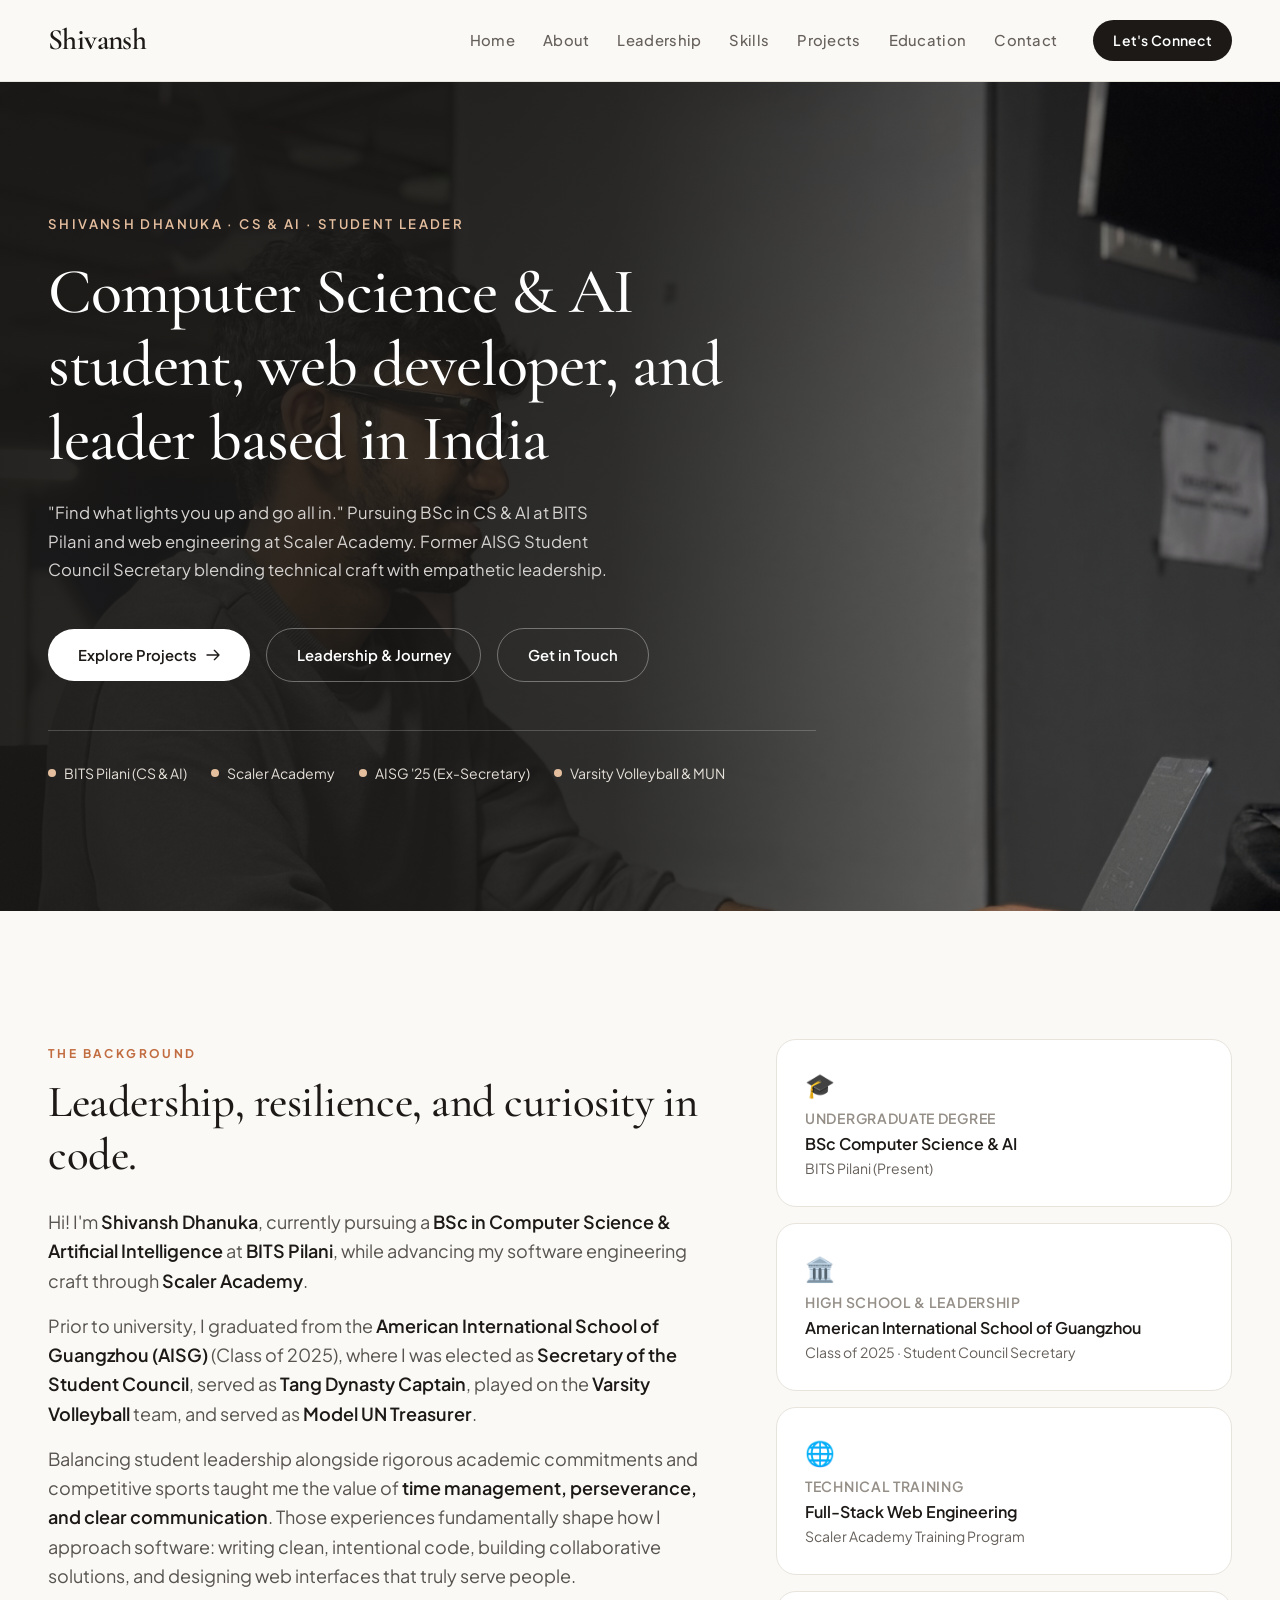
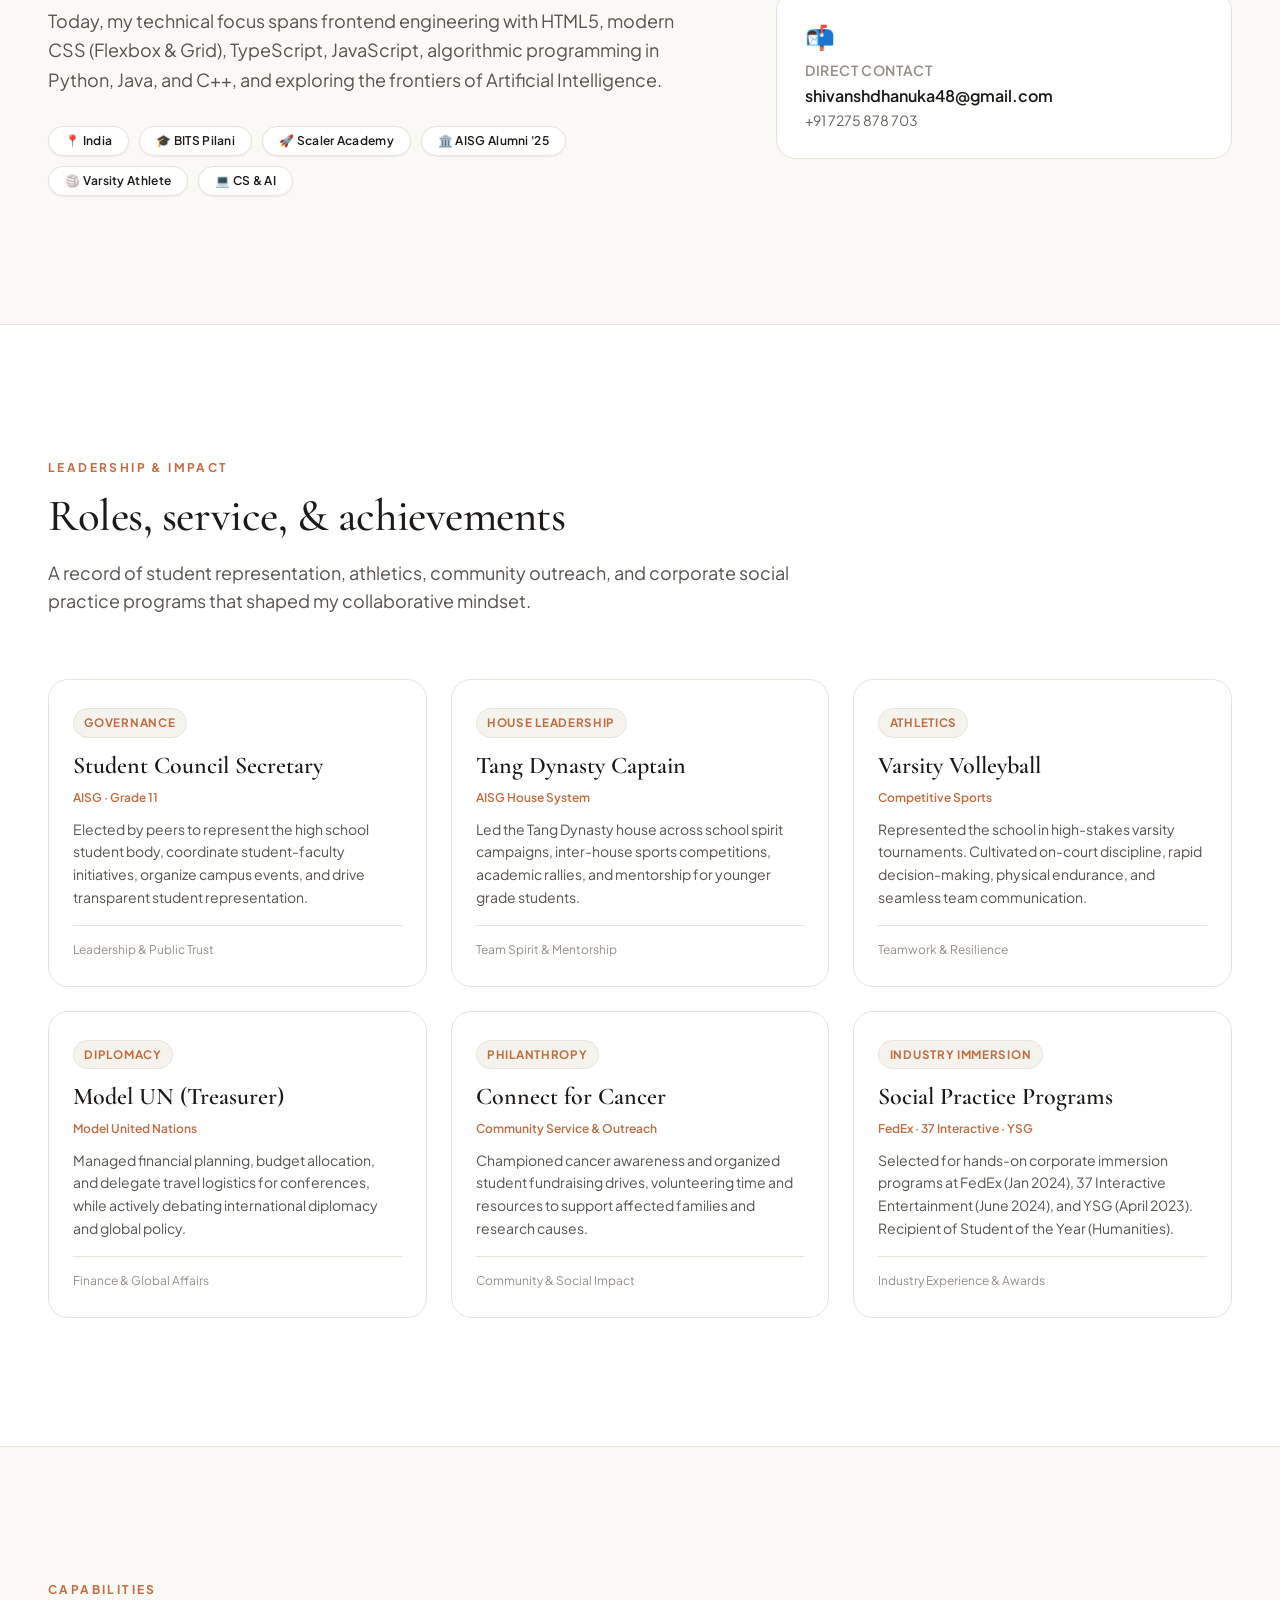
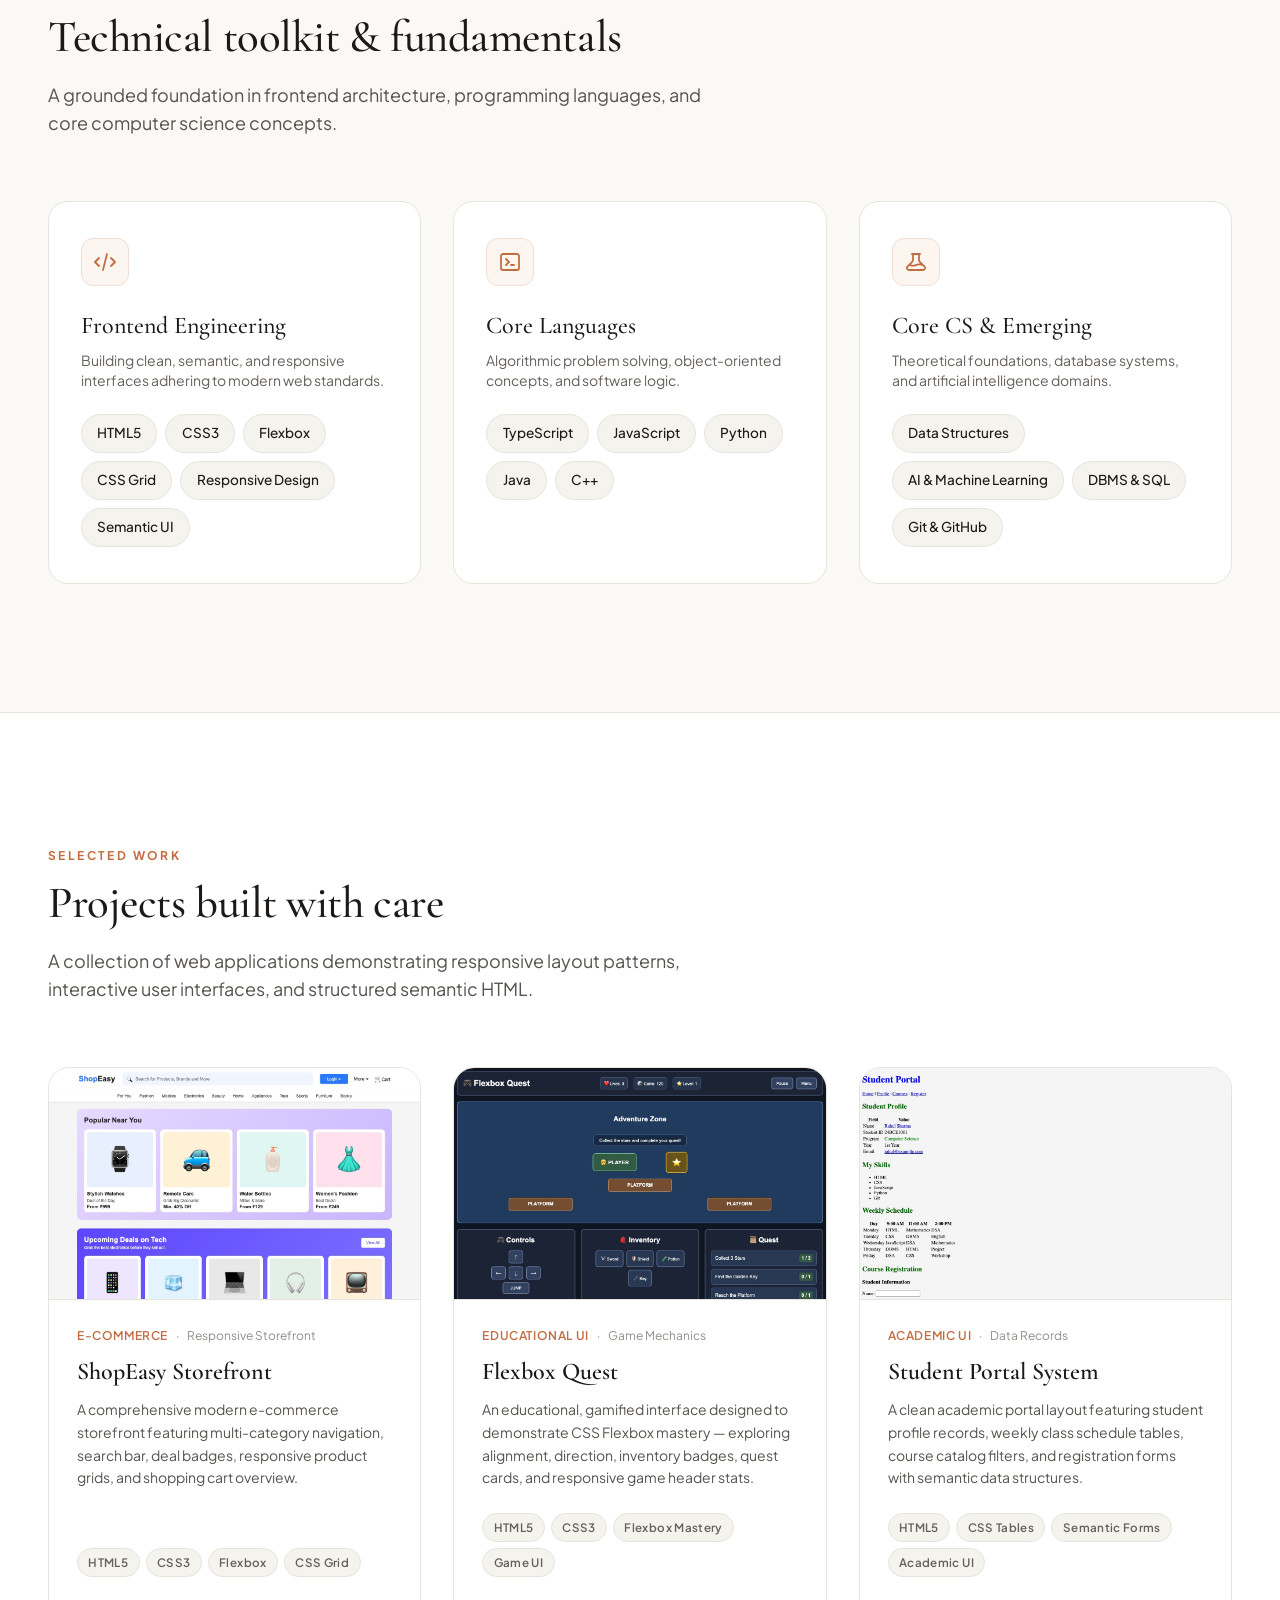
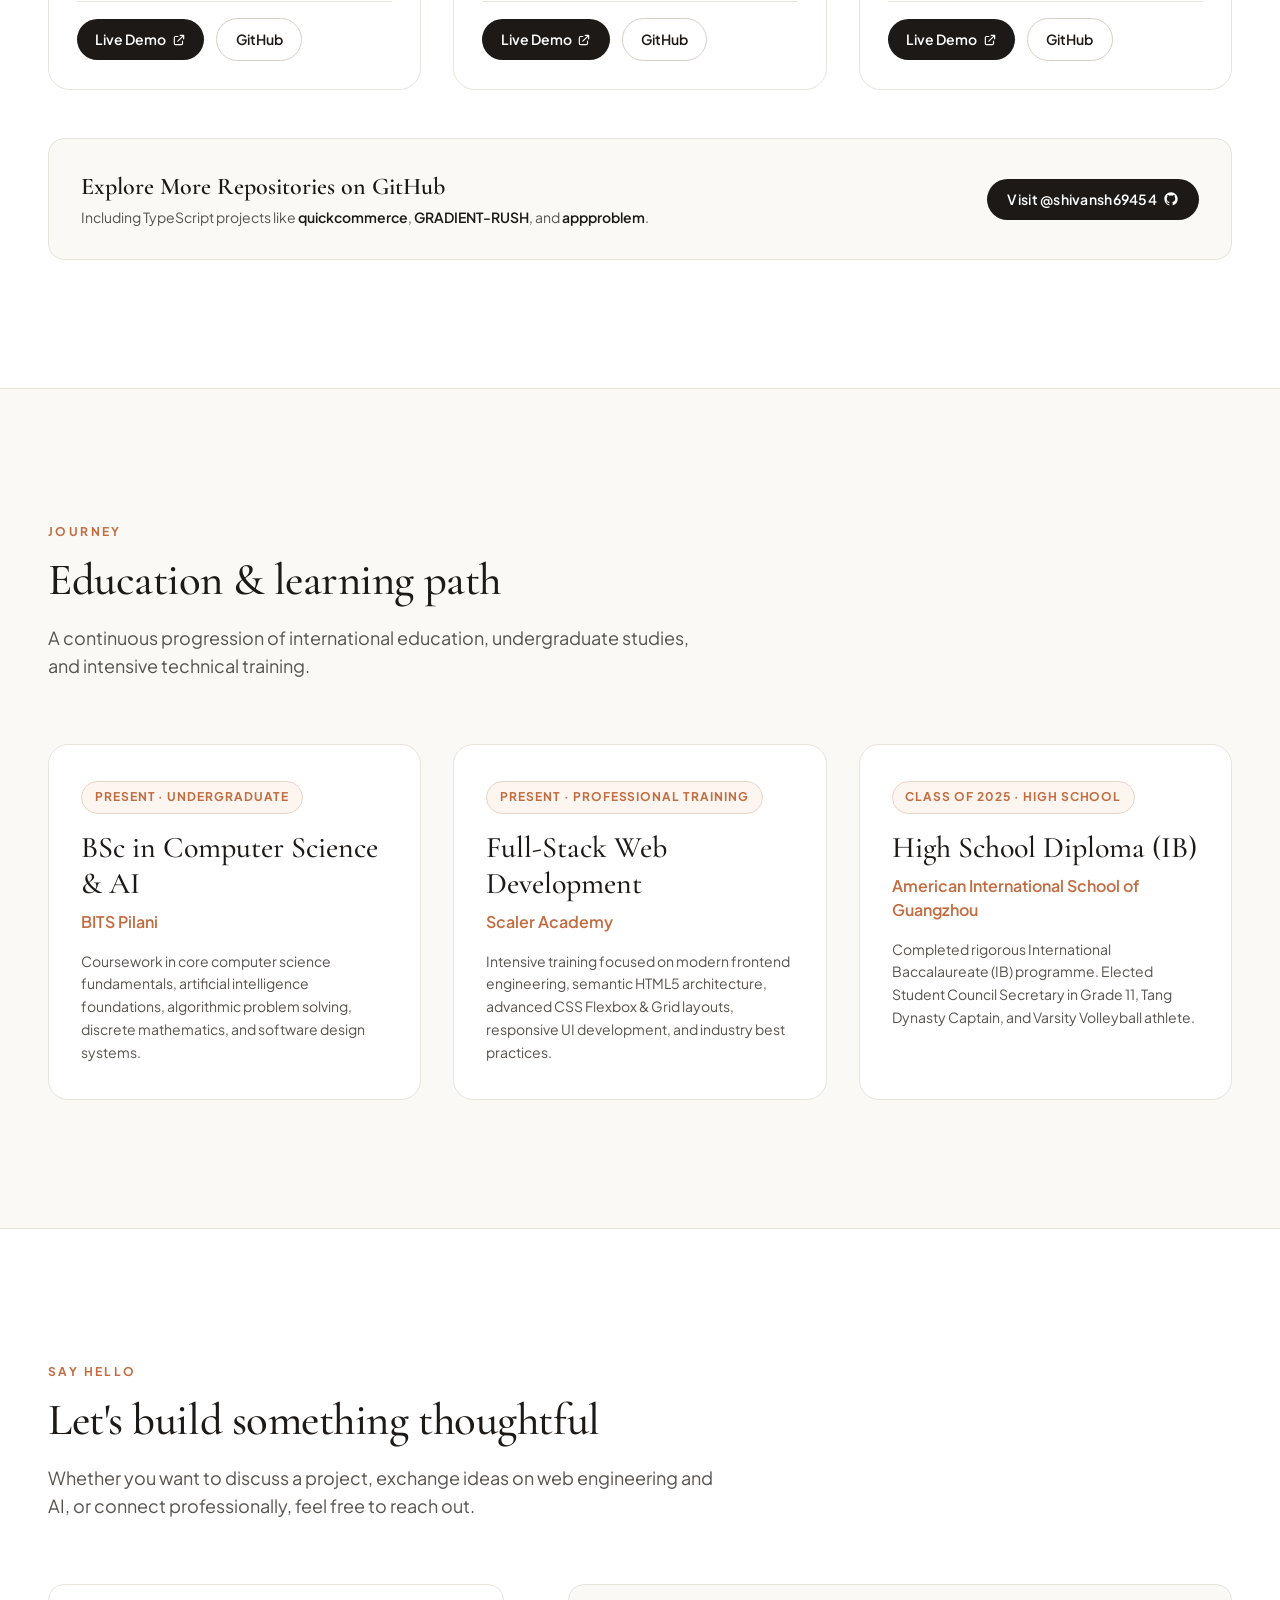
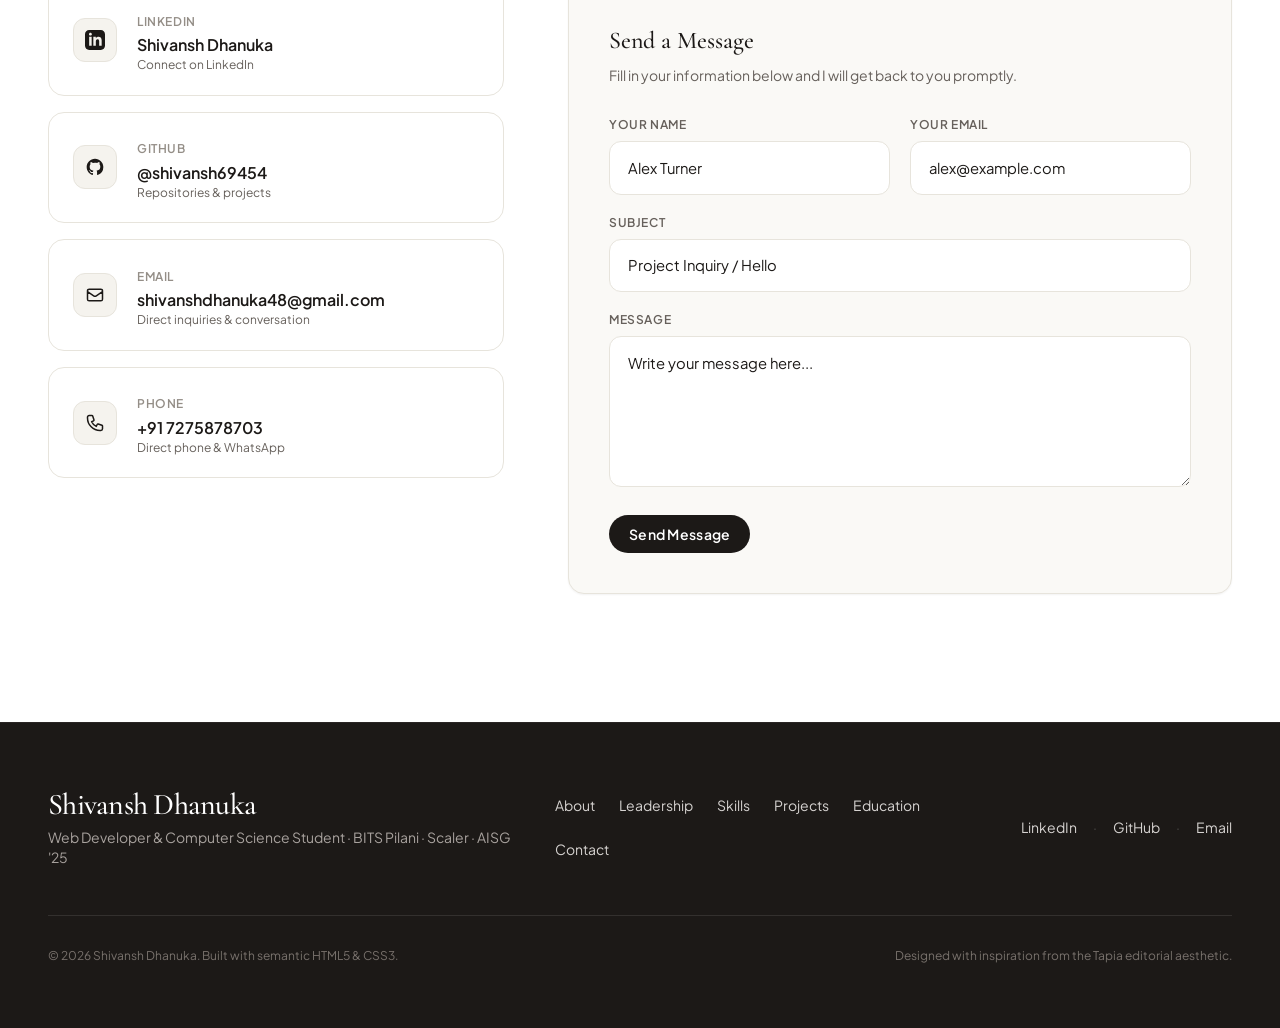
==== index.html @ a266d0af "Add portfolio website - index.html and style.css" ====
<!DOCTYPE html>
<html lang="en" class="scroll-smooth">

<head>
    <meta charset="UTF-8">
    <meta name="viewport" content="width=device-width, initial-scale=1.0">
    <title>Shivansh Dhanuka — Web Developer, CS &amp; AI Student, Student Leader</title>
    <meta name="description" content="Personal portfolio of Shivansh Dhanuka, Computer Science &amp; AI undergraduate at BITS Pilani, web developer at Scaler Academy, and former Student Council Secretary at AISG.">

    <!-- Google Fonts: Cormorant Garamond (Editorial Serif) & Plus Jakarta Sans (Clean Modern Sans) -->
    <link rel="preconnect" href="https://fonts.googleapis.com">
    <link rel="preconnect" href="https://fonts.gstatic.com" crossorigin>
    <link href="https://fonts.googleapis.com/css2?family=Cormorant+Garamond:ital,wght@0,400;0,500;0,600;0,700;1,400&family=Plus+Jakarta+Sans:wght@300;400;500;600;700&display=swap" rel="stylesheet">

    <!-- Main Stylesheet (Tailwind CSS Engine + Handcrafted CSS) -->
    <link rel="stylesheet" href="style.css">
</head>

<body class="bg-[#faf9f6] text-[#1c1917] antialiased">

    <!-- ========================================
         Navigation Bar
         ======================================== -->
    <header class="site-header">
        <nav class="max-w-7xl mx-auto px-6 sm:px-8 lg:px-12 py-4 flex items-center justify-between flex-wrap">
            <!-- Brand Logo -->
            <a href="#home" class="brand-logo" id="nav-brand">
                Shivansh
            </a>

            <!-- Pure CSS Mobile Menu Checkbox Toggle -->
            <input type="checkbox" id="nav-toggle" class="sr-only" aria-label="Toggle navigation menu">
            <label for="nav-toggle" class="md:hidden flex flex-col justify-center items-center w-10 h-10 cursor-pointer rounded-lg border border-[#e7e4dc] bg-white text-[#1c1917] hover:bg-[#f5f3ee] transition-colors" aria-label="Open menu">
                <span class="block w-5 h-0.5 bg-[#1c1917] mb-1 transition-transform"></span>
                <span class="block w-5 h-0.5 bg-[#1c1917] mb-1 transition-opacity"></span>
                <span class="block w-5 h-0.5 bg-[#1c1917] transition-transform"></span>
            </label>

            <!-- Navigation Links -->
            <div class="nav-menu-wrapper w-full md:w-auto flex flex-col md:flex-row items-center gap-6 md:gap-7 mt-4 md:mt-0">
                <a href="#home" class="nav-link">Home</a>
                <a href="#about" class="nav-link">About</a>
                <a href="#leadership" class="nav-link">Leadership</a>
                <a href="#skills" class="nav-link">Skills</a>
                <a href="#projects" class="nav-link">Projects</a>
                <a href="#education" class="nav-link">Education</a>
                <a href="#contact" class="nav-link">Contact</a>
                <a href="#contact" class="nav-cta-btn ml-0 md:ml-2">Let's Connect</a>
            </div>
        </nav>
    </header>

    <main id="main-content">

        <!-- ========================================
             Hero Section (Inspired by Tapia Editorial Template)
             ======================================== -->
        <section id="home" class="hero-banner relative flex items-center">
            <!-- Personal Photo Background -->
            <img src="HACKATHON 1 IMG.jpg" alt="Shivansh Dhanuka working on a laptop at a hackathon" class="hero-bg-img">

            <!-- Warm Editorial Contrast Overlay -->
            <div class="hero-overlay"></div>

            <!-- Hero Text Content -->
            <div class="relative z-10 max-w-7xl mx-auto px-6 sm:px-8 lg:px-12 py-24 sm:py-32 w-full">
                <div class="max-w-3xl animate-fade-up">
                    <span class="hero-tag">
                        Shivansh Dhanuka · CS &amp; AI · Student Leader
                    </span>

                    <h1 class="hero-headline">
                        Computer Science &amp; AI student, web developer, and leader based in India
                    </h1>

                    <p class="hero-description">
                        "Find what lights you up and go all in." Pursuing BSc in CS &amp; AI at BITS Pilani and web engineering at Scaler Academy. Former AISG Student Council Secretary blending technical craft with empathetic leadership.
                    </p>

                    <div class="flex flex-wrap items-center gap-4 pt-2">
                        <a href="#projects" class="btn-primary">
                            <span>Explore Projects</span>
                            <svg class="w-4 h-4" fill="none" stroke="currentColor" viewBox="0 0 24 24">
                                <path stroke-linecap="round" stroke-linejoin="round" stroke-width="2" d="M14 5l7 7m0 0l-7 7m7-7H3"></path>
                            </svg>
                        </a>
                        <a href="#leadership" class="btn-secondary">
                            <span>Leadership &amp; Journey</span>
                        </a>
                        <a href="#contact" class="btn-secondary">
                            <span>Get in Touch</span>
                        </a>
                    </div>

                    <!-- Quick Highlight Badges -->
                    <div class="mt-12 pt-8 border-t border-white/20 flex flex-wrap gap-6 text-sm text-[#e5e0d8]">
                        <div class="flex items-center gap-2">
                            <span class="w-2 h-2 rounded-full bg-[#e5be9e]"></span>
                            <span>BITS Pilani (CS &amp; AI)</span>
                        </div>
                        <div class="flex items-center gap-2">
                            <span class="w-2 h-2 rounded-full bg-[#e5be9e]"></span>
                            <span>Scaler Academy</span>
                        </div>
                        <div class="flex items-center gap-2">
                            <span class="w-2 h-2 rounded-full bg-[#e5be9e]"></span>
                            <span>AISG '25 (Ex-Secretary)</span>
                        </div>
                        <div class="flex items-center gap-2">
                            <span class="w-2 h-2 rounded-full bg-[#e5be9e]"></span>
                            <span>Varsity Volleyball &amp; MUN</span>
                        </div>
                    </div>
                </div>
            </div>
        </section>

        <!-- ========================================
             About Section
             ======================================== -->
        <section id="about" class="py-24 sm:py-32 bg-[#faf9f6] border-b border-[#e7e4dc]">
            <div class="max-w-7xl mx-auto px-6 sm:px-8 lg:px-12">
                <div class="grid grid-cols-1 lg:grid-cols-12 gap-12 lg:gap-16 items-start">
                    
                    <!-- Left: Narrative -->
                    <div class="lg:col-span-7">
                        <span class="section-label">The Background</span>
                        <h2 class="section-title mb-6">
                            Leadership, resilience, and curiosity in code.
                        </h2>
                        
                        <div class="space-y-4 text-base sm:text-lg text-[#57534e] leading-relaxed">
                            <p>
                                Hi! I'm <strong class="text-[#1c1917] font-semibold">Shivansh Dhanuka</strong>, currently pursuing a <strong class="text-[#1c1917] font-semibold">BSc in Computer Science &amp; Artificial Intelligence</strong> at <strong class="text-[#1c1917] font-semibold">BITS Pilani</strong>, while advancing my software engineering craft through <strong class="text-[#1c1917] font-semibold">Scaler Academy</strong>.
                            </p>
                            <p>
                                Prior to university, I graduated from the <strong class="text-[#1c1917] font-semibold">American International School of Guangzhou (AISG)</strong> (Class of 2025), where I was elected as <strong class="text-[#1c1917] font-semibold">Secretary of the Student Council</strong>, served as <strong class="text-[#1c1917] font-semibold">Tang Dynasty Captain</strong>, played on the <strong class="text-[#1c1917] font-semibold">Varsity Volleyball</strong> team, and served as <strong class="text-[#1c1917] font-semibold">Model UN Treasurer</strong>.
                            </p>
                            <p>
                                Balancing student leadership alongside rigorous academic commitments and competitive sports taught me the value of <strong class="text-[#1c1917] font-semibold">time management, perseverance, and clear communication</strong>. Those experiences fundamentally shape how I approach software: writing clean, intentional code, building collaborative solutions, and designing web interfaces that truly serve people.
                            </p>
                            <p>
                                Today, my technical focus spans frontend engineering with HTML5, modern CSS (Flexbox &amp; Grid), TypeScript, JavaScript, algorithmic programming in Python, Java, and C++, and exploring the frontiers of Artificial Intelligence.
                            </p>
                        </div>

                        <!-- Core Traits / Badges -->
                        <div class="mt-8 flex flex-wrap gap-2.5">
                            <span class="px-4 py-1.5 rounded-full text-xs font-semibold tracking-wide bg-[#ffffff] text-[#1c1917] border border-[#e7e4dc] shadow-xs">
                                📍 India
                            </span>
                            <span class="px-4 py-1.5 rounded-full text-xs font-semibold tracking-wide bg-[#ffffff] text-[#1c1917] border border-[#e7e4dc] shadow-xs">
                                🎓 BITS Pilani
                            </span>
                            <span class="px-4 py-1.5 rounded-full text-xs font-semibold tracking-wide bg-[#ffffff] text-[#1c1917] border border-[#e7e4dc] shadow-xs">
                                🚀 Scaler Academy
                            </span>
                            <span class="px-4 py-1.5 rounded-full text-xs font-semibold tracking-wide bg-[#ffffff] text-[#1c1917] border border-[#e7e4dc] shadow-xs">
                                🏛️ AISG Alumni '25
                            </span>
                            <span class="px-4 py-1.5 rounded-full text-xs font-semibold tracking-wide bg-[#ffffff] text-[#1c1917] border border-[#e7e4dc] shadow-xs">
                                🏐 Varsity Athlete
                            </span>
                            <span class="px-4 py-1.5 rounded-full text-xs font-semibold tracking-wide bg-[#ffffff] text-[#1c1917] border border-[#e7e4dc] shadow-xs">
                                💻 CS &amp; AI
                            </span>
                        </div>
                    </div>

                    <!-- Right: Quick Info Highlights Grid -->
                    <div class="lg:col-span-5 grid grid-cols-1 sm:grid-cols-2 lg:grid-cols-1 gap-4">
                        <div class="about-card">
                            <span class="text-2xl mb-2 block">🎓</span>
                            <h3 class="text-sm font-semibold uppercase tracking-wider text-[#948e87] mb-1">Undergraduate Degree</h3>
                            <p class="text-base font-semibold text-[#1c1917]">BSc Computer Science &amp; AI</p>
                            <p class="text-sm text-[#66605b] mt-0.5">BITS Pilani (Present)</p>
                        </div>

                        <div class="about-card">
                            <span class="text-2xl mb-2 block">🏛️</span>
                            <h3 class="text-sm font-semibold uppercase tracking-wider text-[#948e87] mb-1">High School &amp; Leadership</h3>
                            <p class="text-base font-semibold text-[#1c1917]">American International School of Guangzhou</p>
                            <p class="text-sm text-[#66605b] mt-0.5">Class of 2025 · Student Council Secretary</p>
                        </div>

                        <div class="about-card">
                            <span class="text-2xl mb-2 block">🌐</span>
                            <h3 class="text-sm font-semibold uppercase tracking-wider text-[#948e87] mb-1">Technical Training</h3>
                            <p class="text-base font-semibold text-[#1c1917]">Full-Stack Web Engineering</p>
                            <p class="text-sm text-[#66605b] mt-0.5">Scaler Academy Training Program</p>
                        </div>

                        <div class="about-card">
                            <span class="text-2xl mb-2 block">📬</span>
                            <h3 class="text-sm font-semibold uppercase tracking-wider text-[#948e87] mb-1">Direct Contact</h3>
                            <p class="text-base font-semibold text-[#1c1917]">
                                <a href="mailto:shivanshdhanuka48@gmail.com" class="hover:text-[#c26d41] transition-colors break-all">
                                    shivanshdhanuka48@gmail.com
                                </a>
                            </p>
                            <p class="text-sm text-[#66605b] mt-0.5">
                                <a href="tel:+917275878703" class="hover:text-[#c26d41] transition-colors">
                                    +91 7275 878 703
                                </a>
                            </p>
                        </div>
                    </div>

                </div>
            </div>
        </section>

        <!-- ========================================
             Leadership & Extracurriculars Section (From LinkedIn Spotlight)
             ======================================== -->
        <section id="leadership" class="py-24 sm:py-32 bg-[#ffffff] border-b border-[#e7e4dc]">
            <div class="max-w-7xl mx-auto px-6 sm:px-8 lg:px-12">
                <div class="max-w-3xl mb-16">
                    <span class="section-label">Leadership &amp; Impact</span>
                    <h2 class="section-title mb-4">
                        Roles, service, &amp; achievements
                    </h2>
                    <p class="text-base sm:text-lg text-[#57534e]">
                        A record of student representation, athletics, community outreach, and corporate social practice programs that shaped my collaborative mindset.
                    </p>
                </div>

                <div class="grid grid-cols-1 md:grid-cols-2 lg:grid-cols-3 gap-6 items-stretch">
                    
                    <!-- Role 1: Student Council Secretary -->
                    <div class="activity-card">
                        <div>
                            <span class="activity-badge">Governance</span>
                            <h3 class="font-editorial text-2xl font-semibold text-[#1c1917] mb-2">
                                Student Council Secretary
                            </h3>
                            <p class="text-xs text-[#c26d41] font-semibold mb-3">AISG · Grade 11</p>
                            <p class="text-sm text-[#57534e] leading-relaxed">
                                Elected by peers to represent the high school student body, coordinate student-faculty initiatives, organize campus events, and drive transparent student representation.
                            </p>
                        </div>
                        <div class="pt-4 mt-4 border-t border-[#e7e4dc] text-xs text-[#948e87]">
                            Leadership &amp; Public Trust
                        </div>
                    </div>

                    <!-- Role 2: Tang Dynasty Captain -->
                    <div class="activity-card">
                        <div>
                            <span class="activity-badge">House Leadership</span>
                            <h3 class="font-editorial text-2xl font-semibold text-[#1c1917] mb-2">
                                Tang Dynasty Captain
                            </h3>
                            <p class="text-xs text-[#c26d41] font-semibold mb-3">AISG House System</p>
                            <p class="text-sm text-[#57534e] leading-relaxed">
                                Led the Tang Dynasty house across school spirit campaigns, inter-house sports competitions, academic rallies, and mentorship for younger grade students.
                            </p>
                        </div>
                        <div class="pt-4 mt-4 border-t border-[#e7e4dc] text-xs text-[#948e87]">
                            Team Spirit &amp; Mentorship
                        </div>
                    </div>

                    <!-- Role 3: Varsity Volleyball -->
                    <div class="activity-card">
                        <div>
                            <span class="activity-badge">Athletics</span>
                            <h3 class="font-editorial text-2xl font-semibold text-[#1c1917] mb-2">
                                Varsity Volleyball
                            </h3>
                            <p class="text-xs text-[#c26d41] font-semibold mb-3">Competitive Sports</p>
                            <p class="text-sm text-[#57534e] leading-relaxed">
                                Represented the school in high-stakes varsity tournaments. Cultivated on-court discipline, rapid decision-making, physical endurance, and seamless team communication.
                            </p>
                        </div>
                        <div class="pt-4 mt-4 border-t border-[#e7e4dc] text-xs text-[#948e87]">
                            Teamwork &amp; Resilience
                        </div>
                    </div>

                    <!-- Role 4: Model United Nations -->
                    <div class="activity-card">
                        <div>
                            <span class="activity-badge">Diplomacy</span>
                            <h3 class="font-editorial text-2xl font-semibold text-[#1c1917] mb-2">
                                Model UN (Treasurer)
                            </h3>
                            <p class="text-xs text-[#c26d41] font-semibold mb-3">Model United Nations</p>
                            <p class="text-sm text-[#57534e] leading-relaxed">
                                Managed financial planning, budget allocation, and delegate travel logistics for conferences, while actively debating international diplomacy and global policy.
                            </p>
                        </div>
                        <div class="pt-4 mt-4 border-t border-[#e7e4dc] text-xs text-[#948e87]">
                            Finance &amp; Global Affairs
                        </div>
                    </div>

                    <!-- Role 5: Connect for Cancer & Community -->
                    <div class="activity-card">
                        <div>
                            <span class="activity-badge">Philanthropy</span>
                            <h3 class="font-editorial text-2xl font-semibold text-[#1c1917] mb-2">
                                Connect for Cancer
                            </h3>
                            <p class="text-xs text-[#c26d41] font-semibold mb-3">Community Service &amp; Outreach</p>
                            <p class="text-sm text-[#57534e] leading-relaxed">
                                Championed cancer awareness and organized student fundraising drives, volunteering time and resources to support affected families and research causes.
                            </p>
                        </div>
                        <div class="pt-4 mt-4 border-t border-[#e7e4dc] text-xs text-[#948e87]">
                            Community &amp; Social Impact
                        </div>
                    </div>

                    <!-- Role 6: Corporate Social Practice & Honors -->
                    <div class="activity-card">
                        <div>
                            <span class="activity-badge">Industry Immersion</span>
                            <h3 class="font-editorial text-2xl font-semibold text-[#1c1917] mb-2">
                                Social Practice Programs
                            </h3>
                            <p class="text-xs text-[#c26d41] font-semibold mb-3">FedEx · 37 Interactive · YSG</p>
                            <p class="text-sm text-[#57534e] leading-relaxed">
                                Selected for hands-on corporate immersion programs at FedEx (Jan 2024), 37 Interactive Entertainment (June 2024), and YSG (April 2023). Recipient of Student of the Year (Humanities).
                            </p>
                        </div>
                        <div class="pt-4 mt-4 border-t border-[#e7e4dc] text-xs text-[#948e87]">
                            Industry Experience &amp; Awards
                        </div>
                    </div>

                </div>
            </div>
        </section>

        <!-- ========================================
             Skills Section
             ======================================== -->
        <section id="skills" class="py-24 sm:py-32 bg-[#faf9f6] border-b border-[#e7e4dc]">
            <div class="max-w-7xl mx-auto px-6 sm:px-8 lg:px-12">
                <div class="max-w-2xl mb-16">
                    <span class="section-label">Capabilities</span>
                    <h2 class="section-title mb-4">
                        Technical toolkit &amp; fundamentals
                    </h2>
                    <p class="text-base sm:text-lg text-[#57534e]">
                        A grounded foundation in frontend architecture, programming languages, and core computer science concepts.
                    </p>
                </div>

                <div class="grid grid-cols-1 md:grid-cols-3 gap-8">
                    
                    <!-- Frontend Architecture -->
                    <div class="skill-category-card">
                        <div class="w-12 h-12 rounded-xl bg-[#fdf5f0] border border-[#f0ded4] flex items-center justify-center text-[#c26d41] mb-6">
                            <svg class="w-6 h-6" fill="none" stroke="currentColor" viewBox="0 0 24 24">
                                <path stroke-linecap="round" stroke-linejoin="round" stroke-width="1.8" d="M10 20l4-16m4 4l4 4-4 4M6 16l-4-4 4-4"></path>
                            </svg>
                        </div>
                        <h3 class="font-editorial text-2xl font-medium text-[#1c1917] mb-2">Frontend Engineering</h3>
                        <p class="text-sm text-[#66605b] mb-6">
                            Building clean, semantic, and responsive interfaces adhering to modern web standards.
                        </p>
                        <div class="flex flex-wrap gap-2">
                            <span class="skill-pill">HTML5</span>
                            <span class="skill-pill">CSS3</span>
                            <span class="skill-pill">Flexbox</span>
                            <span class="skill-pill">CSS Grid</span>
                            <span class="skill-pill">Responsive Design</span>
                            <span class="skill-pill">Semantic UI</span>
                        </div>
                    </div>

                    <!-- Programming Languages -->
                    <div class="skill-category-card">
                        <div class="w-12 h-12 rounded-xl bg-[#fdf5f0] border border-[#f0ded4] flex items-center justify-center text-[#c26d41] mb-6">
                            <svg class="w-6 h-6" fill="none" stroke="currentColor" viewBox="0 0 24 24">
                                <path stroke-linecap="round" stroke-linejoin="round" stroke-width="1.8" d="M8 9l3 3-3 3m5 0h3M5 20h14a2 2 0 002-2V6a2 2 0 00-2-2H5a2 2 0 00-2 2v12a2 2 0 002 2z"></path>
                            </svg>
                        </div>
                        <h3 class="font-editorial text-2xl font-medium text-[#1c1917] mb-2">Core Languages</h3>
                        <p class="text-sm text-[#66605b] mb-6">
                            Algorithmic problem solving, object-oriented concepts, and software logic.
                        </p>
                        <div class="flex flex-wrap gap-2">
                            <span class="skill-pill">TypeScript</span>
                            <span class="skill-pill">JavaScript</span>
                            <span class="skill-pill">Python</span>
                            <span class="skill-pill">Java</span>
                            <span class="skill-pill">C++</span>
                        </div>
                    </div>

                    <!-- Computer Science & Emerging -->
                    <div class="skill-category-card">
                        <div class="w-12 h-12 rounded-xl bg-[#fdf5f0] border border-[#f0ded4] flex items-center justify-center text-[#c26d41] mb-6">
                            <svg class="w-6 h-6" fill="none" stroke="currentColor" viewBox="0 0 24 24">
                                <path stroke-linecap="round" stroke-linejoin="round" stroke-width="1.8" d="M19.428 15.428a2 2 0 00-1.022-.547l-2.387-.477a6 6 0 00-3.86.517l-.318.158a6 6 0 01-3.86.517L6.05 15.21a2 2 0 00-1.806.547M8 4h8l-1 1v5.172a2 2 0 00.586 1.414l5 5c1.26 1.26.367 3.414-1.415 3.414H4.828c-1.782 0-2.674-2.154-1.414-3.414l5-5A2 2 0 009 10.172V5L8 4z"></path>
                            </svg>
                        </div>
                        <h3 class="font-editorial text-2xl font-medium text-[#1c1917] mb-2">Core CS &amp; Emerging</h3>
                        <p class="text-sm text-[#66605b] mb-6">
                            Theoretical foundations, database systems, and artificial intelligence domains.
                        </p>
                        <div class="flex flex-wrap gap-2">
                            <span class="skill-pill">Data Structures</span>
                            <span class="skill-pill">AI &amp; Machine Learning</span>
                            <span class="skill-pill">DBMS &amp; SQL</span>
                            <span class="skill-pill">Git &amp; GitHub</span>
                        </div>
                    </div>

                </div>
            </div>
        </section>

        <!-- ========================================
             Projects Section
             ======================================== -->
        <section id="projects" class="py-24 sm:py-32 bg-[#ffffff] border-b border-[#e7e4dc]">
            <div class="max-w-7xl mx-auto px-6 sm:px-8 lg:px-12">
                <div class="max-w-2xl mb-16">
                    <span class="section-label">Selected Work</span>
                    <h2 class="section-title mb-4">
                        Projects built with care
                    </h2>
                    <p class="text-base sm:text-lg text-[#57534e]">
                        A collection of web applications demonstrating responsive layout patterns, interactive user interfaces, and structured semantic HTML.
                    </p>
                </div>

                <div class="grid grid-cols-1 md:grid-cols-2 lg:grid-cols-3 gap-8 items-stretch">
                    
                    <!-- Project 1: ShopEasy -->
                    <article class="project-card">
                        <div class="project-img-wrapper">
                            <img src="images/PHOTO-2026-10-04-12-23-45 2.jpg" alt="ShopEasy E-Commerce Storefront Screenshot" class="project-img">
                        </div>
                        <div class="p-6 sm:p-7 flex flex-col flex-1">
                            <div class="flex items-center gap-2 mb-3">
                                <span class="text-xs font-semibold uppercase tracking-wider text-[#c26d41]">E-Commerce</span>
                                <span class="text-xs text-[#948e87]">·</span>
                                <span class="text-xs text-[#948e87]">Responsive Storefront</span>
                            </div>

                            <h3 class="font-editorial text-2xl font-semibold text-[#1c1917] mb-2.5">
                                ShopEasy Storefront
                            </h3>

                            <p class="text-sm text-[#57534e] leading-relaxed mb-6 flex-1">
                                A comprehensive modern e-commerce storefront featuring multi-category navigation, search bar, deal badges, responsive product grids, and shopping cart overview.
                            </p>

                            <div class="flex flex-wrap gap-1.5 mb-6">
                                <span class="project-tag">HTML5</span>
                                <span class="project-tag">CSS3</span>
                                <span class="project-tag">Flexbox</span>
                                <span class="project-tag">CSS Grid</span>
                            </div>

                            <div class="flex items-center gap-3 pt-4 border-t border-[#e7e4dc]">
                                <a href="projetcs/shoppingweb.html" target="_blank" rel="noopener noreferrer" class="project-link-primary">
                                    <span>Live Demo</span>
                                    <svg class="w-3.5 h-3.5" fill="none" stroke="currentColor" viewBox="0 0 24 24">
                                        <path stroke-linecap="round" stroke-linejoin="round" stroke-width="2" d="M10 6H6a2 2 0 00-2 2v10a2 2 0 002 2h10a2 2 0 002-2v-4M14 4h6m0 0v6m0-6L10 14"></path>
                                    </svg>
                                </a>
                                <a href="https://github.com/shivansh69454/quickcommerce" target="_blank" rel="noopener noreferrer" class="project-link-secondary">
                                    <span>GitHub</span>
                                </a>
                            </div>
                        </div>
                    </article>

                    <!-- Project 2: Flexbox Quest -->
                    <article class="project-card">
                        <div class="project-img-wrapper">
                            <img src="images/PHOTO-2026-10-04-12-23-45.jpg" alt="Flexbox Quest Interactive Guide Screenshot" class="project-img">
                        </div>
                        <div class="p-6 sm:p-7 flex flex-col flex-1">
                            <div class="flex items-center gap-2 mb-3">
                                <span class="text-xs font-semibold uppercase tracking-wider text-[#c26d41]">Educational UI</span>
                                <span class="text-xs text-[#948e87]">·</span>
                                <span class="text-xs text-[#948e87]">Game Mechanics</span>
                            </div>

                            <h3 class="font-editorial text-2xl font-semibold text-[#1c1917] mb-2.5">
                                Flexbox Quest
                            </h3>

                            <p class="text-sm text-[#57534e] leading-relaxed mb-6 flex-1">
                                An educational, gamified interface designed to demonstrate CSS Flexbox mastery — exploring alignment, direction, inventory badges, quest cards, and responsive game header stats.
                            </p>

                            <div class="flex flex-wrap gap-1.5 mb-6">
                                <span class="project-tag">HTML5</span>
                                <span class="project-tag">CSS3</span>
                                <span class="project-tag">Flexbox Mastery</span>
                                <span class="project-tag">Game UI</span>
                            </div>

                            <div class="flex items-center gap-3 pt-4 border-t border-[#e7e4dc]">
                                <a href="projetcs/Assignment2.html" target="_blank" rel="noopener noreferrer" class="project-link-primary">
                                    <span>Live Demo</span>
                                    <svg class="w-3.5 h-3.5" fill="none" stroke="currentColor" viewBox="0 0 24 24">
                                        <path stroke-linecap="round" stroke-linejoin="round" stroke-width="2" d="M10 6H6a2 2 0 00-2 2v10a2 2 0 002 2h10a2 2 0 002-2v-4M14 4h6m0 0v6m0-6L10 14"></path>
                                    </svg>
                                </a>
                                <a href="https://github.com/shivansh69454" target="_blank" rel="noopener noreferrer" class="project-link-secondary">
                                    <span>GitHub</span>
                                </a>
                            </div>
                        </div>
                    </article>

                    <!-- Project 3: Student Portal -->
                    <article class="project-card">
                        <div class="project-img-wrapper">
                            <img src="images/WhatsApp Image 2026-10-04 at 12.23.45.jpeg" alt="Student Portal Academic UI Screenshot" class="project-img">
                        </div>
                        <div class="p-6 sm:p-7 flex flex-col flex-1">
                            <div class="flex items-center gap-2 mb-3">
                                <span class="text-xs font-semibold uppercase tracking-wider text-[#c26d41]">Academic UI</span>
                                <span class="text-xs text-[#948e87]">·</span>
                                <span class="text-xs text-[#948e87]">Data Records</span>
                            </div>

                            <h3 class="font-editorial text-2xl font-semibold text-[#1c1917] mb-2.5">
                                Student Portal System
                            </h3>

                            <p class="text-sm text-[#57534e] leading-relaxed mb-6 flex-1">
                                A clean academic portal layout featuring student profile records, weekly class schedule tables, course catalog filters, and registration forms with semantic data structures.
                            </p>

                            <div class="flex flex-wrap gap-1.5 mb-6">
                                <span class="project-tag">HTML5</span>
                                <span class="project-tag">CSS Tables</span>
                                <span class="project-tag">Semantic Forms</span>
                                <span class="project-tag">Academic UI</span>
                            </div>

                            <div class="flex items-center gap-3 pt-4 border-t border-[#e7e4dc]">
                                <a href="projetcs/assignment1.html" target="_blank" rel="noopener noreferrer" class="project-link-primary">
                                    <span>Live Demo</span>
                                    <svg class="w-3.5 h-3.5" fill="none" stroke="currentColor" viewBox="0 0 24 24">
                                        <path stroke-linecap="round" stroke-linejoin="round" stroke-width="2" d="M10 6H6a2 2 0 00-2 2v10a2 2 0 002 2h10a2 2 0 002-2v-4M14 4h6m0 0v6m0-6L10 14"></path>
                                    </svg>
                                </a>
                                <a href="https://github.com/shivansh69454" target="_blank" rel="noopener noreferrer" class="project-link-secondary">
                                    <span>GitHub</span>
                                </a>
                            </div>
                        </div>
                    </article>

                </div>

                <!-- GitHub Repositories Banner -->
                <div class="mt-12 p-8 bg-[#faf9f6] border border-[#e7e4dc] rounded-2xl flex flex-col md:flex-row items-start md:items-center justify-between gap-6">
                    <div>
                        <h4 class="font-editorial text-2xl font-semibold text-[#1c1917] mb-1">Explore More Repositories on GitHub</h4>
                        <p class="text-sm text-[#57534e]">Including TypeScript projects like <span class="font-semibold text-[#1c1917]">quickcommerce</span>, <span class="font-semibold text-[#1c1917]">GRADIENT-RUSH</span>, and <span class="font-semibold text-[#1c1917]">appproblem</span>.</p>
                    </div>
                    <a href="https://github.com/shivansh69454" target="_blank" rel="noopener noreferrer" class="nav-cta-btn flex-shrink-0">
                        <span>Visit @shivansh69454</span>
                        <svg class="w-4 h-4 ml-1.5" fill="currentColor" viewBox="0 0 24 24">
                            <path fill-rule="evenodd" clip-rule="evenodd" d="M12 2C6.477 2 2 6.484 2 12.017c0 4.425 2.865 8.18 6.839 9.504.5.092.682-.217.682-.483 0-.237-.008-.868-.013-1.703-2.782.605-3.369-1.343-3.369-1.343-.454-1.158-1.11-1.466-1.11-1.466-.908-.62.069-.608.069-.608 1.003.07 1.53 1.032 1.53 1.032.892 1.53 2.341 1.088 2.91.832.092-.647.35-1.088.636-1.338-2.22-.253-4.555-1.113-4.555-4.951 0-1.093.39-1.988 1.029-2.688-.103-.253-.446-1.272.098-2.65 0 0 .84-.27 2.75 1.026A9.564 9.564 0 0112 6.844c.85.004 1.705.115 2.504.337 1.909-1.296 2.747-1.027 2.747-1.027.546 1.379.202 2.398.1 2.651.64.7 1.028 1.595 1.028 2.688 0 3.848-2.339 4.695-4.566 4.943.359.309.678.92.678 1.855 0 1.338-.012 2.419-.012 2.747 0 .268.18.58.688.482A10.019 10.019 0 0022 12.017C22 6.484 17.522 2 12 2z"></path>
                        </svg>
                    </a>
                </div>
            </div>
        </section>

        <!-- ========================================
             Education Section
             ======================================== -->
        <section id="education" class="py-24 sm:py-32 bg-[#faf9f6] border-b border-[#e7e4dc]">
            <div class="max-w-7xl mx-auto px-6 sm:px-8 lg:px-12">
                <div class="max-w-2xl mb-16">
                    <span class="section-label">Journey</span>
                    <h2 class="section-title mb-4">
                        Education &amp; learning path
                    </h2>
                    <p class="text-base sm:text-lg text-[#57534e]">
                        A continuous progression of international education, undergraduate studies, and intensive technical training.
                    </p>
                </div>

                <div class="grid grid-cols-1 md:grid-cols-3 gap-8">
                    
                    <!-- BITS Pilani -->
                    <div class="education-timeline-card">
                        <span class="education-badge">Present · Undergraduate</span>
                        <h3 class="font-editorial text-2xl sm:text-3xl font-medium text-[#1c1917] mb-2">
                            BSc in Computer Science &amp; AI
                        </h3>
                        <p class="text-base font-semibold text-[#c26d41] mb-4">
                            BITS Pilani
                        </p>
                        <p class="text-sm text-[#57534e] leading-relaxed">
                            Coursework in core computer science fundamentals, artificial intelligence foundations, algorithmic problem solving, discrete mathematics, and software design systems.
                        </p>
                    </div>

                    <!-- Scaler Academy -->
                    <div class="education-timeline-card">
                        <span class="education-badge">Present · Professional Training</span>
                        <h3 class="font-editorial text-2xl sm:text-3xl font-medium text-[#1c1917] mb-2">
                            Full-Stack Web Development
                        </h3>
                        <p class="text-base font-semibold text-[#c26d41] mb-4">
                            Scaler Academy
                        </p>
                        <p class="text-sm text-[#57534e] leading-relaxed">
                            Intensive training focused on modern frontend engineering, semantic HTML5 architecture, advanced CSS Flexbox &amp; Grid layouts, responsive UI development, and industry best practices.
                        </p>
                    </div>

                    <!-- AISG -->
                    <div class="education-timeline-card">
                        <span class="education-badge">Class of 2025 · High School</span>
                        <h3 class="font-editorial text-2xl sm:text-3xl font-medium text-[#1c1917] mb-2">
                            High School Diploma (IB)
                        </h3>
                        <p class="text-base font-semibold text-[#c26d41] mb-4">
                            American International School of Guangzhou
                        </p>
                        <p class="text-sm text-[#57534e] leading-relaxed">
                            Completed rigorous International Baccalaureate (IB) programme. Elected Student Council Secretary in Grade 11, Tang Dynasty Captain, and Varsity Volleyball athlete.
                        </p>
                    </div>

                </div>
            </div>
        </section>

        <!-- ========================================
             Contact Section
             ======================================== -->
        <section id="contact" class="py-24 sm:py-32 bg-[#ffffff]">
            <div class="max-w-7xl mx-auto px-6 sm:px-8 lg:px-12">
                <div class="max-w-2xl mb-16">
                    <span class="section-label">Say Hello</span>
                    <h2 class="section-title mb-4">
                        Let's build something thoughtful
                    </h2>
                    <p class="text-base sm:text-lg text-[#57534e]">
                        Whether you want to discuss a project, exchange ideas on web engineering and AI, or connect professionally, feel free to reach out.
                    </p>
                </div>

                <div class="grid grid-cols-1 lg:grid-cols-12 gap-12 lg:gap-16 items-start">
                    
                    <!-- Direct Contact Cards (Left) -->
                    <div class="lg:col-span-5 space-y-4">
                        <!-- LinkedIn Card -->
                        <a href="https://www.linkedin.com/in/shivansh-dhanuka-507ba3324?utm_source=share_via&amp;utm_content=profile&amp;utm_medium=member_android" target="_blank" rel="noopener noreferrer" class="contact-info-card">
                            <div class="contact-icon-box">
                                <svg class="w-5 h-5" fill="currentColor" viewBox="0 0 24 24">
                                    <path d="M19 0h-14c-2.761 0-5 2.239-5 5v14c0 2.761 2.239 5 5 5h14c2.762 0 5-2.239 5-5v-14c0-2.761-2.238-5-5-5zm-11 19h-3v-11h3v11zm-1.5-12.268c-.966 0-1.75-.79-1.75-1.764s.784-1.764 1.75-1.764 1.75.79 1.75 1.764-.783 1.764-1.75 1.764zm13.5 12.268h-3v-5.604c0-3.368-4-3.113-4 0v5.604h-3v-11h3v1.765c1.396-2.586 7-2.777 7 2.476v6.759z"/>
                                </svg>
                            </div>
                            <div>
                                <span class="text-xs font-semibold uppercase tracking-wider text-[#948e87]">LinkedIn</span>
                                <h3 class="text-base font-semibold text-[#1c1917]">Shivansh Dhanuka</h3>
                                <p class="text-xs text-[#66605b]">Connect on LinkedIn</p>
                            </div>
                        </a>

                        <!-- GitHub Card -->
                        <a href="https://github.com/shivansh69454" target="_blank" rel="noopener noreferrer" class="contact-info-card">
                            <div class="contact-icon-box">
                                <svg class="w-5 h-5" fill="currentColor" viewBox="0 0 24 24">
                                    <path fill-rule="evenodd" clip-rule="evenodd" d="M12 2C6.477 2 2 6.484 2 12.017c0 4.425 2.865 8.18 6.839 9.504.5.092.682-.217.682-.483 0-.237-.008-.868-.013-1.703-2.782.605-3.369-1.343-3.369-1.343-.454-1.158-1.11-1.466-1.11-1.466-.908-.62.069-.608.069-.608 1.003.07 1.53 1.032 1.53 1.032.892 1.53 2.341 1.088 2.91.832.092-.647.35-1.088.636-1.338-2.22-.253-4.555-1.113-4.555-4.951 0-1.093.39-1.988 1.029-2.688-.103-.253-.446-1.272.098-2.65 0 0 .84-.27 2.75 1.026A9.564 9.564 0 0112 6.844c.85.004 1.705.115 2.504.337 1.909-1.296 2.747-1.027 2.747-1.027.546 1.379.202 2.398.1 2.651.64.7 1.028 1.595 1.028 2.688 0 3.848-2.339 4.695-4.566 4.943.359.309.678.92.678 1.855 0 1.338-.012 2.419-.012 2.747 0 .268.18.58.688.482A10.019 10.019 0 0022 12.017C22 6.484 17.522 2 12 2z"></path>
                                </svg>
                            </div>
                            <div>
                                <span class="text-xs font-semibold uppercase tracking-wider text-[#948e87]">GitHub</span>
                                <h3 class="text-base font-semibold text-[#1c1917]">@shivansh69454</h3>
                                <p class="text-xs text-[#66605b]">Repositories &amp; projects</p>
                            </div>
                        </a>

                        <!-- Email Card -->
                        <a href="mailto:shivanshdhanuka48@gmail.com" class="contact-info-card">
                            <div class="contact-icon-box">
                                <svg class="w-5 h-5" fill="none" stroke="currentColor" viewBox="0 0 24 24">
                                    <path stroke-linecap="round" stroke-linejoin="round" stroke-width="1.8" d="M3 8l7.89 5.26a2 2 0 002.22 0L21 8M5 19h14a2 2 0 002-2V7a2 2 0 00-2-2H5a2 2 0 00-2 2v10a2 2 0 002 2z"></path>
                                </svg>
                            </div>
                            <div>
                                <span class="text-xs font-semibold uppercase tracking-wider text-[#948e87]">Email</span>
                                <h3 class="text-base font-semibold text-[#1c1917]">shivanshdhanuka48@gmail.com</h3>
                                <p class="text-xs text-[#66605b]">Direct inquiries &amp; conversation</p>
                            </div>
                        </a>

                        <!-- Phone Card -->
                        <a href="tel:+917275878703" class="contact-info-card">
                            <div class="contact-icon-box">
                                <svg class="w-5 h-5" fill="none" stroke="currentColor" viewBox="0 0 24 24">
                                    <path stroke-linecap="round" stroke-linejoin="round" stroke-width="1.8" d="M3 5a2 2 0 012-2h3.28a1 1 0 01.948.684l1.498 4.493a1 1 0 01-.502 1.21l-2.257 1.13a11.042 11.042 0 005.516 5.516l1.13-2.257a1 1 0 011.21-.502l4.493 1.498a1 1 0 01.684.949V19a2 2 0 01-2 2h-1C9.716 21 3 14.284 3 6V5z"></path>
                                </svg>
                            </div>
                            <div>
                                <span class="text-xs font-semibold uppercase tracking-wider text-[#948e87]">Phone</span>
                                <h3 class="text-base font-semibold text-[#1c1917]">+91 7275878703</h3>
                                <p class="text-xs text-[#66605b]">Direct phone &amp; WhatsApp</p>
                            </div>
                        </a>
                    </div>

                    <!-- Contact Form (Right) -->
                    <div class="lg:col-span-7 bg-[#faf9f6] border border-[#e7e4dc] rounded-2xl p-8 sm:p-10 shadow-xs">
                        <h3 class="font-editorial text-2xl font-medium text-[#1c1917] mb-2">Send a Message</h3>
                        <p class="text-sm text-[#66605b] mb-8">Fill in your information below and I will get back to you promptly.</p>

                        <form action="mailto:shivanshdhanuka48@gmail.com" method="POST" enctype="text/plain" class="space-y-5">
                            <div class="grid grid-cols-1 sm:grid-cols-2 gap-5">
                                <div>
                                    <label for="contact-name" class="block text-xs font-semibold uppercase tracking-wider text-[#66605b] mb-2">Your Name</label>
                                    <input type="text" id="contact-name" name="Name" required placeholder="Alex Turner" class="form-input">
                                </div>
                                <div>
                                    <label for="contact-email" class="block text-xs font-semibold uppercase tracking-wider text-[#66605b] mb-2">Your Email</label>
                                    <input type="email" id="contact-email" name="Email" required placeholder="alex@example.com" class="form-input">
                                </div>
                            </div>

                            <div>
                                <label for="contact-subject" class="block text-xs font-semibold uppercase tracking-wider text-[#66605b] mb-2">Subject</label>
                                <input type="text" id="contact-subject" name="Subject" placeholder="Project Inquiry / Hello" class="form-input">
                            </div>

                            <div>
                                <label for="contact-message" class="block text-xs font-semibold uppercase tracking-wider text-[#66605b] mb-2">Message</label>
                                <textarea id="contact-message" name="Message" rows="5" required placeholder="Write your message here..." class="form-textarea"></textarea>
                            </div>

                            <div>
                                <button type="submit" class="nav-cta-btn w-full sm:w-auto px-8 py-3 text-base cursor-pointer">
                                    Send Message
                                </button>
                            </div>
                        </form>
                    </div>

                </div>
            </div>
        </section>

    </main>

    <!-- ========================================
         Footer (Editorial Tapia Style)
         ======================================== -->
    <footer class="bg-[#1c1917] text-[#d6d3d1] py-16 border-t border-[#292524]">
        <div class="max-w-7xl mx-auto px-6 sm:px-8 lg:px-12">
            <div class="flex flex-col md:flex-row items-start md:items-center justify-between gap-8 pb-12 border-b border-white/10">
                <div>
                    <a href="#home" class="font-editorial text-3xl font-medium tracking-tight text-[#ffffff] hover:text-[#e5be9e] transition-colors">
                        Shivansh Dhanuka
                    </a>
                    <p class="text-sm text-[#a8a29e] mt-1">
                        Web Developer &amp; Computer Science Student · BITS Pilani · Scaler · AISG '25
                    </p>
                </div>

                <!-- Navigation Links in Footer -->
                <div class="flex flex-wrap gap-6 text-sm">
                    <a href="#about" class="text-[#d6d3d1] hover:text-white transition-colors">About</a>
                    <a href="#leadership" class="text-[#d6d3d1] hover:text-white transition-colors">Leadership</a>
                    <a href="#skills" class="text-[#d6d3d1] hover:text-white transition-colors">Skills</a>
                    <a href="#projects" class="text-[#d6d3d1] hover:text-white transition-colors">Projects</a>
                    <a href="#education" class="text-[#d6d3d1] hover:text-white transition-colors">Education</a>
                    <a href="#contact" class="text-[#d6d3d1] hover:text-white transition-colors">Contact</a>
                </div>

                <!-- Social Links -->
                <div class="flex items-center gap-4 text-sm">
                    <a href="https://www.linkedin.com/in/shivansh-dhanuka-507ba3324?utm_source=share_via&amp;utm_content=profile&amp;utm_medium=member_android" target="_blank" rel="noopener noreferrer" class="hover:text-white transition-colors" aria-label="LinkedIn profile">
                        LinkedIn
                    </a>
                    <span class="text-white/20">·</span>
                    <a href="https://github.com/shivansh69454" target="_blank" rel="noopener noreferrer" class="hover:text-white transition-colors" aria-label="GitHub profile">
                        GitHub
                    </a>
                    <span class="text-white/20">·</span>
                    <a href="mailto:shivanshdhanuka48@gmail.com" class="hover:text-white transition-colors" aria-label="Send email">
                        Email
                    </a>
                </div>
            </div>

            <div class="pt-8 flex flex-col sm:flex-row items-center justify-between gap-4 text-xs text-[#78716c]">
                <p>© 2026 Shivansh Dhanuka. Built with semantic HTML5 &amp; CSS3.</p>
                <p>Designed with inspiration from the Tapia editorial aesthetic.</p>
            </div>
        </div>
    </footer>

</body>
</html>
---- style.css ----
/* ========================================
   Tailwind CSS Engine & Utilities
   ======================================== */
/*! tailwindcss v4.3.3 | MIT License | https://tailwindcss.com */
@layer properties;
@layer theme, base, components, utilities;
@layer theme {
  :root, :host {
    --font-sans: -apple-system, BlinkMacSystemFont, "Segoe UI", Roboto, "Helvetica Neue",
      "Noto Sans", Arial, sans-serif, "Apple Color Emoji", "Segoe UI Emoji",
      "Segoe UI Symbol", "Noto Color Emoji";
    --font-serif: ui-serif, Georgia, Cambria, "Times New Roman", Times, serif;
    --font-mono: ui-monospace, SFMono-Regular, Menlo, Monaco, Consolas, "Liberation Mono",
      "Courier New", monospace;
    --color-white: #fff;
    --spacing: 0.25rem;
    --container-2xl: 42rem;
    --container-3xl: 48rem;
    --container-7xl: 80rem;
    --text-xs: 0.75rem;
    --text-xs--line-height: calc(1 / 0.75);
    --text-sm: 0.875rem;
    --text-sm--line-height: calc(1.25 / 0.875);
    --text-base: 1rem;
    --text-base--line-height: calc(1.5 / 1);
    --text-lg: 1.125rem;
    --text-lg--line-height: calc(1.75 / 1.125);
    --text-2xl: 1.5rem;
    --text-2xl--line-height: calc(2 / 1.5);
    --text-3xl: 1.875rem;
    --text-3xl--line-height: calc(2.25 / 1.875);
    --font-weight-medium: 500;
    --font-weight-semibold: 600;
    --tracking-tight: -0.025em;
    --tracking-wide: 0.025em;
    --tracking-wider: 0.05em;
    --leading-relaxed: 1.625;
    --radius-lg: 0.5rem;
    --radius-xl: 0.75rem;
    --radius-2xl: 1rem;
    --default-transition-duration: 150ms;
    --default-transition-timing-function: cubic-bezier(0.4, 0, 0.2, 1);
    --default-font-family: var(--font-sans);
    --default-mono-font-family: var(--font-mono);
  }
}
@layer base {
  *, ::after, ::before, ::backdrop, ::file-selector-button {
    box-sizing: border-box;
    margin: 0;
    padding: 0;
    border: 0 solid;
  }
  html, :host {
    line-height: 1.5;
    -webkit-text-size-adjust: 100%;
    tab-size: 4;
    font-family: var(--default-font-family, -apple-system, BlinkMacSystemFont, "Segoe UI", Roboto, "Helvetica Neue", "Noto Sans", Arial, sans-serif, "Apple Color Emoji", "Segoe UI Emoji", "Segoe UI Symbol", "Noto Color Emoji");
    font-feature-settings: var(--default-font-feature-settings, normal);
    font-variation-settings: var(--default-font-variation-settings, normal);
    -webkit-tap-highlight-color: transparent;
  }
  hr {
    height: 0;
    color: inherit;
    border-top-width: 1px;
  }
  abbr:where([title]) {
    -webkit-text-decoration: underline dotted;
    text-decoration: underline dotted;
  }
  h1, h2, h3, h4, h5, h6 {
    font-size: inherit;
    font-weight: inherit;
  }
  a {
    color: inherit;
    -webkit-text-decoration: inherit;
    text-decoration: inherit;
  }
  b, strong {
    font-weight: bolder;
  }
  code, kbd, samp, pre {
    font-family: var(--default-mono-font-family, ui-monospace, SFMono-Regular, Menlo, Monaco, Consolas, "Liberation Mono", "Courier New", monospace);
    font-feature-settings: var(--default-mono-font-feature-settings, normal);
    font-variation-settings: var(--default-mono-font-variation-settings, normal);
    font-size: 1em;
  }
  small {
    font-size: 80%;
  }
  sub, sup {
    font-size: 75%;
    line-height: 0;
    position: relative;
    vertical-align: baseline;
  }
  sub {
    bottom: -0.25em;
  }
  sup {
    top: -0.5em;
  }
  table {
    text-indent: 0;
    border-color: inherit;
    border-collapse: collapse;
  }
  :-moz-focusring:where(:not(iframe)) {
    outline: auto;
  }
  progress {
    vertical-align: baseline;
  }
  summary {
    display: list-item;
  }
  ol, ul, menu {
    list-style: none;
  }
  img, svg, video, canvas, audio, iframe, embed, object {
    display: block;
    vertical-align: middle;
  }
  img, video {
    max-width: 100%;
    height: auto;
  }
  button, input, select, optgroup, textarea, ::file-selector-button {
    font: inherit;
    font-feature-settings: inherit;
    font-variation-settings: inherit;
    letter-spacing: inherit;
    color: inherit;
    border-radius: 0;
    background-color: transparent;
    opacity: 1;
  }
  :where(select:is([multiple], [size])) optgroup {
    font-weight: bolder;
  }
  :where(select:is([multiple], [size])) optgroup option {
    padding-inline-start: 20px;
  }
  ::file-selector-button {
    margin-inline-end: 4px;
  }
  ::placeholder {
    opacity: 1;
  }
  @supports (not (-webkit-appearance: -apple-pay-button))  or (contain-intrinsic-size: 1px) {
    ::placeholder {
      color: currentcolor;
      @supports (color: color-mix(in lab, red, red)) {
        color: color-mix(in oklab, currentcolor 50%, transparent);
      }
    }
  }
  textarea {
    resize: vertical;
  }
  ::-webkit-search-decoration {
    -webkit-appearance: none;
  }
  ::-webkit-date-and-time-value {
    min-height: 1lh;
    text-align: inherit;
  }
  ::-webkit-datetime-edit {
    display: inline-flex;
  }
  ::-webkit-datetime-edit-fields-wrapper {
    padding: 0;
  }
  ::-webkit-datetime-edit, ::-webkit-datetime-edit-year-field, ::-webkit-datetime-edit-month-field, ::-webkit-datetime-edit-day-field, ::-webkit-datetime-edit-hour-field, ::-webkit-datetime-edit-minute-field, ::-webkit-datetime-edit-second-field, ::-webkit-datetime-edit-millisecond-field, ::-webkit-datetime-edit-meridiem-field {
    padding-block: 0;
  }
  ::-webkit-calendar-picker-indicator {
    line-height: 1;
  }
  :-moz-ui-invalid {
    box-shadow: none;
  }
  button, input:where([type="button"], [type="reset"], [type="submit"]), ::file-selector-button {
    appearance: button;
  }
  ::-webkit-inner-spin-button, ::-webkit-outer-spin-button {
    height: auto;
  }
  [hidden]:where(:not([hidden="until-found"])) {
    display: none !important;
  }
}
@layer utilities {
  .sr-only {
    position: absolute;
    width: 1px;
    height: 1px;
    padding: 0;
    margin: -1px;
    overflow: hidden;
    clip-path: inset(50%);
    white-space: nowrap;
    border-width: 0;
  }
  .relative {
    position: relative;
  }
  .z-10 {
    z-index: 10;
  }
  .mx-auto {
    margin-inline: auto;
  }
  .mt-0\.5 {
    margin-top: calc(var(--spacing) * 0.5);
  }
  .mt-1 {
    margin-top: var(--spacing);
  }
  .mt-4 {
    margin-top: calc(var(--spacing) * 4);
  }
  .mt-8 {
    margin-top: calc(var(--spacing) * 8);
  }
  .mt-12 {
    margin-top: calc(var(--spacing) * 12);
  }
  .mb-1 {
    margin-bottom: var(--spacing);
  }
  .mb-2 {
    margin-bottom: calc(var(--spacing) * 2);
  }
  .mb-2\.5 {
    margin-bottom: calc(var(--spacing) * 2.5);
  }
  .mb-3 {
    margin-bottom: calc(var(--spacing) * 3);
  }
  .mb-4 {
    margin-bottom: calc(var(--spacing) * 4);
  }
  .mb-6 {
    margin-bottom: calc(var(--spacing) * 6);
  }
  .mb-8 {
    margin-bottom: calc(var(--spacing) * 8);
  }
  .mb-16 {
    margin-bottom: calc(var(--spacing) * 16);
  }
  .ml-0 {
    margin-left: 0px;
  }
  .ml-1\.5 {
    margin-left: calc(var(--spacing) * 1.5);
  }
  .block {
    display: block;
  }
  .flex {
    display: flex;
  }
  .grid {
    display: grid;
  }
  .inline {
    display: inline;
  }
  .inline-block {
    display: inline-block;
  }
  .h-0\.5 {
    height: calc(var(--spacing) * 0.5);
  }
  .h-2 {
    height: calc(var(--spacing) * 2);
  }
  .h-3\.5 {
    height: calc(var(--spacing) * 3.5);
  }
  .h-4 {
    height: calc(var(--spacing) * 4);
  }
  .h-5 {
    height: calc(var(--spacing) * 5);
  }
  .h-6 {
    height: calc(var(--spacing) * 6);
  }
  .h-10 {
    height: calc(var(--spacing) * 10);
  }
  .h-12 {
    height: calc(var(--spacing) * 12);
  }
  .w-2 {
    width: calc(var(--spacing) * 2);
  }
  .w-3\.5 {
    width: calc(var(--spacing) * 3.5);
  }
  .w-4 {
    width: calc(var(--spacing) * 4);
  }
  .w-5 {
    width: calc(var(--spacing) * 5);
  }
  .w-6 {
    width: calc(var(--spacing) * 6);
  }
  .w-10 {
    width: calc(var(--spacing) * 10);
  }
  .w-12 {
    width: calc(var(--spacing) * 12);
  }
  .w-full {
    width: 100%;
  }
  .max-w-2xl {
    max-width: var(--container-2xl);
  }
  .max-w-3xl {
    max-width: var(--container-3xl);
  }
  .max-w-7xl {
    max-width: var(--container-7xl);
  }
  .flex-1 {
    flex: 1;
  }
  .flex-shrink-0 {
    flex-shrink: 0;
  }
  .cursor-pointer {
    cursor: pointer;
  }
  .grid-cols-1 {
    grid-template-columns: repeat(1, minmax(0, 1fr));
  }
  .flex-col {
    flex-direction: column;
  }
  .flex-wrap {
    flex-wrap: wrap;
  }
  .items-center {
    align-items: center;
  }
  .items-start {
    align-items: flex-start;
  }
  .items-stretch {
    align-items: stretch;
  }
  .justify-between {
    justify-content: space-between;
  }
  .justify-center {
    justify-content: center;
  }
  .gap-1\.5 {
    gap: calc(var(--spacing) * 1.5);
  }
  .gap-2 {
    gap: calc(var(--spacing) * 2);
  }
  .gap-2\.5 {
    gap: calc(var(--spacing) * 2.5);
  }
  .gap-3 {
    gap: calc(var(--spacing) * 3);
  }
  .gap-4 {
    gap: calc(var(--spacing) * 4);
  }
  .gap-5 {
    gap: calc(var(--spacing) * 5);
  }
  .gap-6 {
    gap: calc(var(--spacing) * 6);
  }
  .gap-8 {
    gap: calc(var(--spacing) * 8);
  }
  .gap-12 {
    gap: calc(var(--spacing) * 12);
  }
  :where(.space-y-4 > :not(:last-child)) {
    --tw-space-y-reverse: 0;
    margin-block-start: calc(calc(var(--spacing) * 4) * var(--tw-space-y-reverse));
    margin-block-end: calc(calc(var(--spacing) * 4) * calc(1 - var(--tw-space-y-reverse)));
  }
  :where(.space-y-5 > :not(:last-child)) {
    --tw-space-y-reverse: 0;
    margin-block-start: calc(calc(var(--spacing) * 5) * var(--tw-space-y-reverse));
    margin-block-end: calc(calc(var(--spacing) * 5) * calc(1 - var(--tw-space-y-reverse)));
  }
  .scroll-smooth {
    scroll-behavior: smooth;
  }
  .rounded-2xl {
    border-radius: var(--radius-2xl);
  }
  .rounded-full {
    border-radius: calc(infinity * 1px);
  }
  .rounded-lg {
    border-radius: var(--radius-lg);
  }
  .rounded-xl {
    border-radius: var(--radius-xl);
  }
  .border {
    border-style: var(--tw-border-style);
    border-width: 1px;
  }
  .border-t {
    border-top-style: var(--tw-border-style);
    border-top-width: 1px;
  }
  .border-b {
    border-bottom-style: var(--tw-border-style);
    border-bottom-width: 1px;
  }
  .border-\[\#292524\] {
    border-color: #292524;
  }
  .border-\[\#e7e4dc\] {
    border-color: #e7e4dc;
  }
  .border-\[\#f0ded4\] {
    border-color: #f0ded4;
  }
  .border-white\/10 {
    border-color: color-mix(in srgb, #fff 10%, transparent);
    @supports (color: color-mix(in lab, red, red)) {
      border-color: color-mix(in oklab, var(--color-white) 10%, transparent);
    }
  }
  .border-white\/20 {
    border-color: color-mix(in srgb, #fff 20%, transparent);
    @supports (color: color-mix(in lab, red, red)) {
      border-color: color-mix(in oklab, var(--color-white) 20%, transparent);
    }
  }
  .bg-\[\#1c1917\] {
    background-color: #1c1917;
  }
  .bg-\[\#e5be9e\] {
    background-color: #e5be9e;
  }
  .bg-\[\#faf9f6\] {
    background-color: #faf9f6;
  }
  .bg-\[\#fdf5f0\] {
    background-color: #fdf5f0;
  }
  .bg-\[\#ffffff\] {
    background-color: #ffffff;
  }
  .bg-white {
    background-color: var(--color-white);
  }
  .p-6 {
    padding: calc(var(--spacing) * 6);
  }
  .p-8 {
    padding: calc(var(--spacing) * 8);
  }
  .px-4 {
    padding-inline: calc(var(--spacing) * 4);
  }
  .px-6 {
    padding-inline: calc(var(--spacing) * 6);
  }
  .px-8 {
    padding-inline: calc(var(--spacing) * 8);
  }
  .py-1\.5 {
    padding-block: calc(var(--spacing) * 1.5);
  }
  .py-3 {
    padding-block: calc(var(--spacing) * 3);
  }
  .py-4 {
    padding-block: calc(var(--spacing) * 4);
  }
  .py-16 {
    padding-block: calc(var(--spacing) * 16);
  }
  .py-24 {
    padding-block: calc(var(--spacing) * 24);
  }
  .pt-2 {
    padding-top: calc(var(--spacing) * 2);
  }
  .pt-4 {
    padding-top: calc(var(--spacing) * 4);
  }
  .pt-8 {
    padding-top: calc(var(--spacing) * 8);
  }
  .pb-12 {
    padding-bottom: calc(var(--spacing) * 12);
  }
  .text-2xl {
    font-size: var(--text-2xl);
    line-height: var(--tw-leading, var(--text-2xl--line-height));
  }
  .text-3xl {
    font-size: var(--text-3xl);
    line-height: var(--tw-leading, var(--text-3xl--line-height));
  }
  .text-base {
    font-size: var(--text-base);
    line-height: var(--tw-leading, var(--text-base--line-height));
  }
  .text-sm {
    font-size: var(--text-sm);
    line-height: var(--tw-leading, var(--text-sm--line-height));
  }
  .text-xs {
    font-size: var(--text-xs);
    line-height: var(--tw-leading, var(--text-xs--line-height));
  }
  .leading-relaxed {
    --tw-leading: var(--leading-relaxed);
    line-height: var(--leading-relaxed);
  }
  .font-medium {
    --tw-font-weight: var(--font-weight-medium);
    font-weight: var(--font-weight-medium);
  }
  .font-semibold {
    --tw-font-weight: var(--font-weight-semibold);
    font-weight: var(--font-weight-semibold);
  }
  .tracking-tight {
    --tw-tracking: var(--tracking-tight);
    letter-spacing: var(--tracking-tight);
  }
  .tracking-wide {
    --tw-tracking: var(--tracking-wide);
    letter-spacing: var(--tracking-wide);
  }
  .tracking-wider {
    --tw-tracking: var(--tracking-wider);
    letter-spacing: var(--tracking-wider);
  }
  .break-all {
    word-break: break-all;
  }
  .text-\[\#1c1917\] {
    color: #1c1917;
  }
  .text-\[\#948e87\] {
    color: #948e87;
  }
  .text-\[\#57534e\] {
    color: #57534e;
  }
  .text-\[\#66605b\] {
    color: #66605b;
  }
  .text-\[\#78716c\] {
    color: #78716c;
  }
  .text-\[\#a8a29e\] {
    color: #a8a29e;
  }
  .text-\[\#c26d41\] {
    color: #c26d41;
  }
  .text-\[\#d6d3d1\] {
    color: #d6d3d1;
  }
  .text-\[\#e5e0d8\] {
    color: #e5e0d8;
  }
  .text-\[\#ffffff\] {
    color: #ffffff;
  }
  .text-white\/20 {
    color: color-mix(in srgb, #fff 20%, transparent);
    @supports (color: color-mix(in lab, red, red)) {
      color: color-mix(in oklab, var(--color-white) 20%, transparent);
    }
  }
  .uppercase {
    text-transform: uppercase;
  }
  .antialiased {
    -webkit-font-smoothing: antialiased;
    -moz-osx-font-smoothing: grayscale;
  }
  .shadow-xs {
    --tw-shadow: 0 1px 2px 0 var(--tw-shadow-color, rgb(0 0 0 / 0.05));
    box-shadow: var(--tw-inset-shadow), var(--tw-inset-ring-shadow), var(--tw-ring-offset-shadow), var(--tw-ring-shadow), var(--tw-shadow);
  }
  .transition-colors {
    transition-property: color, background-color, border-color, outline-color, text-decoration-color, fill, stroke, --tw-gradient-from, --tw-gradient-via, --tw-gradient-to;
    transition-timing-function: var(--tw-ease, var(--default-transition-timing-function));
    transition-duration: var(--tw-duration, var(--default-transition-duration));
  }
  .transition-opacity {
    transition-property: opacity;
    transition-timing-function: var(--tw-ease, var(--default-transition-timing-function));
    transition-duration: var(--tw-duration, var(--default-transition-duration));
  }
  .transition-transform {
    transition-property: transform, translate, scale, rotate;
    transition-timing-function: var(--tw-ease, var(--default-transition-timing-function));
    transition-duration: var(--tw-duration, var(--default-transition-duration));
  }
  @media (hover: hover) {
    .hover\:bg-\[\#f5f3ee\]:hover {
      background-color: #f5f3ee;
    }
    .hover\:text-\[\#c26d41\]:hover {
      color: #c26d41;
    }
    .hover\:text-\[\#e5be9e\]:hover {
      color: #e5be9e;
    }
    .hover\:text-white:hover {
      color: var(--color-white);
    }
  }
  @media (width >= 40rem) {
    .sm\:w-auto {
      width: auto;
    }
    .sm\:grid-cols-2 {
      grid-template-columns: repeat(2, minmax(0, 1fr));
    }
    .sm\:flex-row {
      flex-direction: row;
    }
    .sm\:p-7 {
      padding: calc(var(--spacing) * 7);
    }
    .sm\:p-10 {
      padding: calc(var(--spacing) * 10);
    }
    .sm\:px-8 {
      padding-inline: calc(var(--spacing) * 8);
    }
    .sm\:py-32 {
      padding-block: calc(var(--spacing) * 32);
    }
    .sm\:text-3xl {
      font-size: var(--text-3xl);
      line-height: var(--tw-leading, var(--text-3xl--line-height));
    }
    .sm\:text-lg {
      font-size: var(--text-lg);
      line-height: var(--tw-leading, var(--text-lg--line-height));
    }
  }
  @media (width >= 48rem) {
    .md\:mt-0 {
      margin-top: 0px;
    }
    .md\:ml-2 {
      margin-left: calc(var(--spacing) * 2);
    }
    .md\:hidden {
      display: none;
    }
    .md\:w-auto {
      width: auto;
    }
    .md\:grid-cols-2 {
      grid-template-columns: repeat(2, minmax(0, 1fr));
    }
    .md\:grid-cols-3 {
      grid-template-columns: repeat(3, minmax(0, 1fr));
    }
    .md\:flex-row {
      flex-direction: row;
    }
    .md\:items-center {
      align-items: center;
    }
    .md\:gap-7 {
      gap: calc(var(--spacing) * 7);
    }
  }
  @media (width >= 64rem) {
    .lg\:col-span-5 {
      grid-column: span 5 / span 5;
    }
    .lg\:col-span-7 {
      grid-column: span 7 / span 7;
    }
    .lg\:grid-cols-1 {
      grid-template-columns: repeat(1, minmax(0, 1fr));
    }
    .lg\:grid-cols-3 {
      grid-template-columns: repeat(3, minmax(0, 1fr));
    }
    .lg\:grid-cols-12 {
      grid-template-columns: repeat(12, minmax(0, 1fr));
    }
    .lg\:gap-16 {
      gap: calc(var(--spacing) * 16);
    }
    .lg\:px-12 {
      padding-inline: calc(var(--spacing) * 12);
    }
  }
}
/* ========================================
   Base Styles & Design Tokens
   ======================================== */
:root {
  --font-serif: 'Cormorant Garamond', Garamond, Georgia, serif;
  --font-sans: 'Plus Jakarta Sans', -apple-system, BlinkMacSystemFont, 'Segoe UI', Roboto, sans-serif;
  --color-bg: #faf9f6;
  --color-surface: #ffffff;
  --color-surface-warm: #f5f3ee;
  --color-text-main: #1c1917;
  --color-text-muted: #66605b;
  --color-text-light: #948e87;
  --color-border: #e7e4dc;
  --color-border-dark: #d5d0c5;
  --color-accent: #c26d41;
  --color-accent-hover: #a85a32;
  --color-accent-soft: #fdf5f0;
}
html {
  scroll-behavior: smooth;
}
body {
  font-family: var(--font-sans);
  background-color: var(--color-bg);
  color: var(--color-text-main);
  line-height: 1.65;
  -webkit-font-smoothing: antialiased;
  -moz-osx-font-smoothing: grayscale;
}
.font-editorial {
  font-family: var(--font-serif);
}
.font-body {
  font-family: var(--font-sans);
}
/* ========================================
   Navigation
   ======================================== */
.site-header {
  position: sticky;
  top: 0;
  z-index: 50;
  background-color: rgba(250, 249, 246, 0.95);
  backdrop-filter: blur(12px);
  -webkit-backdrop-filter: blur(12px);
  border-bottom: 1px solid var(--color-border);
  transition: background-color 0.3s ease, border-color 0.3s ease;
}
.brand-logo {
  font-family: var(--font-serif);
  font-size: 1.85rem;
  font-weight: 600;
  letter-spacing: -0.02em;
  color: var(--color-text-main);
  text-decoration: none;
  transition: color 0.25s ease, opacity 0.25s ease;
}
.brand-logo:hover {
  color: var(--color-accent);
}
.nav-link {
  font-size: 0.925rem;
  font-weight: 500;
  letter-spacing: 0.02em;
  color: var(--color-text-muted);
  text-decoration: none;
  position: relative;
  padding: 0.35rem 0;
  transition: color 0.25s ease;
}
.nav-link::after {
  content: '';
  position: absolute;
  bottom: 0;
  left: 0;
  width: 0;
  height: 1.5px;
  background-color: var(--color-accent);
  transition: width 0.25s ease;
}
.nav-link:hover {
  color: var(--color-text-main);
}
.nav-link:hover::after {
  width: 100%;
}
.nav-cta-btn {
  display: inline-flex;
  align-items: center;
  justify-content: center;
  padding: 0.55rem 1.25rem;
  font-size: 0.875rem;
  font-weight: 600;
  letter-spacing: 0.02em;
  border-radius: 9999px;
  background-color: var(--color-text-main);
  color: #ffffff;
  text-decoration: none;
  transition: transform 0.2s ease, background-color 0.2s ease, box-shadow 0.2s ease;
}
.nav-cta-btn:hover {
  background-color: var(--color-accent);
  transform: translateY(-1px);
  box-shadow: 0 4px 12px rgba(194, 109, 65, 0.25);
}
#nav-toggle:checked ~ .nav-menu-wrapper {
  display: flex;
}
@media (max-width: 768px) {
  .nav-menu-wrapper {
    display: none;
    flex-direction: column;
    width: 100%;
    padding-top: 1.25rem;
    padding-bottom: 1.25rem;
    border-top: 1px solid var(--color-border);
    gap: 1rem;
  }
}
/* ========================================
   Hero Section
   ======================================== */
.hero-banner {
  position: relative;
  min-height: 85vh;
  display: flex;
  align-items: center;
  overflow: hidden;
  background-color: #1c1917;
}
.hero-bg-img {
  position: absolute;
  inset: 0;
  width: 100%;
  height: 100%;
  object-fit: cover;
  object-position: 70% 30%;
  filter: brightness(0.92);
}
.hero-overlay {
  position: absolute;
  inset: 0;
  background: linear-gradient( to right, rgba(24, 23, 21, 0.94) 0%, rgba(24, 23, 21, 0.82) 48%, rgba(24, 23, 21, 0.38) 85%, rgba(24, 23, 21, 0.20) 100% );
}
@media (max-width: 768px) {
  .hero-overlay {
    background: linear-gradient( to bottom, rgba(24, 23, 21, 0.94) 0%, rgba(24, 23, 21, 0.86) 60%, rgba(24, 23, 21, 0.96) 100% );
  }
}
.hero-tag {
  display: inline-block;
  font-size: 0.825rem;
  font-weight: 600;
  text-transform: uppercase;
  letter-spacing: 0.18em;
  color: #e5be9e;
  margin-bottom: 1.25rem;
}
.hero-headline {
  font-family: var(--font-serif);
  font-size: clamp(2.4rem, 5vw, 4.25rem);
  line-height: 1.15;
  font-weight: 500;
  letter-spacing: -0.015em;
  color: #ffffff;
  margin-bottom: 1.5rem;
  max-width: 32ch;
}
.hero-description {
  font-size: clamp(1rem, 1.3vw, 1.15rem);
  line-height: 1.7;
  color: #d6d3d1;
  max-width: 48ch;
  margin-bottom: 2.25rem;
}
.btn-primary {
  display: inline-flex;
  align-items: center;
  gap: 0.5rem;
  padding: 0.85rem 1.85rem;
  font-size: 0.925rem;
  font-weight: 600;
  border-radius: 9999px;
  background-color: #ffffff;
  color: #1c1917;
  text-decoration: none;
  transition: transform 0.2s ease, background-color 0.2s ease, box-shadow 0.2s ease;
}
.btn-primary:hover {
  background-color: #f7ede8;
  color: var(--color-accent);
  transform: translateY(-2px);
  box-shadow: 0 8px 20px rgba(0, 0, 0, 0.25);
}
.btn-secondary {
  display: inline-flex;
  align-items: center;
  gap: 0.5rem;
  padding: 0.85rem 1.85rem;
  font-size: 0.925rem;
  font-weight: 600;
  border-radius: 9999px;
  background-color: transparent;
  color: #ffffff;
  border: 1px solid rgba(255, 255, 255, 0.35);
  text-decoration: none;
  transition: transform 0.2s ease, background-color 0.2s ease, border-color 0.2s ease;
}
.btn-secondary:hover {
  background-color: rgba(255, 255, 255, 0.12);
  border-color: #ffffff;
  transform: translateY(-2px);
}
/* ========================================
   About Section
   ======================================== */
.section-label {
  display: inline-block;
  font-size: 0.75rem;
  font-weight: 700;
  text-transform: uppercase;
  letter-spacing: 0.2em;
  color: var(--color-accent);
  margin-bottom: 0.75rem;
}
.section-title {
  font-family: var(--font-serif);
  font-size: clamp(2rem, 3.5vw, 2.85rem);
  font-weight: 500;
  line-height: 1.2;
  letter-spacing: -0.01em;
  color: var(--color-text-main);
}
.about-card {
  background-color: var(--color-surface);
  border: 1px solid var(--color-border);
  border-radius: 1.25rem;
  padding: 1.75rem;
  transition: transform 0.25s ease, border-color 0.25s ease, box-shadow 0.25s ease;
}
.about-card:hover {
  transform: translateY(-3px);
  border-color: var(--color-border-dark);
  box-shadow: 0 12px 24px -10px rgba(28, 25, 23, 0.06);
}
/* ========================================
   Leadership & Impact
   ======================================== */
.activity-card {
  background-color: var(--color-surface);
  border: 1px solid var(--color-border);
  border-radius: 1.25rem;
  padding: 1.75rem 1.5rem;
  display: flex;
  flex-direction: column;
  justify-content: space-between;
  transition: transform 0.25s ease, border-color 0.25s ease, box-shadow 0.25s ease;
}
.activity-card:hover {
  transform: translateY(-4px);
  border-color: #cbbeaf;
  box-shadow: 0 14px 28px -10px rgba(28, 25, 23, 0.08);
}
.activity-badge {
  display: inline-block;
  font-size: 0.725rem;
  font-weight: 700;
  letter-spacing: 0.06em;
  text-transform: uppercase;
  padding: 0.25rem 0.65rem;
  border-radius: 9999px;
  background-color: var(--color-surface-warm);
  color: var(--color-accent);
  border: 1px solid var(--color-border);
  margin-bottom: 0.75rem;
}
/* ========================================
   Skills
   ======================================== */
.skill-category-card {
  background-color: var(--color-surface);
  border: 1px solid var(--color-border);
  border-radius: 1.25rem;
  padding: 2.25rem 2rem;
  transition: transform 0.25s ease, border-color 0.25s ease, box-shadow 0.25s ease;
}
.skill-category-card:hover {
  transform: translateY(-4px);
  border-color: #d1cbc2;
  box-shadow: 0 16px 32px -12px rgba(28, 25, 23, 0.08);
}
.skill-pill {
  display: inline-flex;
  align-items: center;
  gap: 0.35rem;
  padding: 0.45rem 0.95rem;
  font-size: 0.85rem;
  font-weight: 500;
  border-radius: 9999px;
  background-color: var(--color-surface-warm);
  color: var(--color-text-main);
  border: 1px solid var(--color-border);
  transition: background-color 0.2s ease, border-color 0.2s ease, transform 0.2s ease;
}
.skill-pill:hover {
  background-color: var(--color-accent-soft);
  border-color: #e8c6b2;
  color: var(--color-accent);
  transform: translateY(-1px);
}
/* ========================================
   Projects
   ======================================== */
.project-card {
  background-color: var(--color-surface);
  border: 1px solid var(--color-border);
  border-radius: 1.35rem;
  overflow: hidden;
  display: flex;
  flex-direction: column;
  transition: transform 0.3s ease, border-color 0.3s ease, box-shadow 0.3s ease;
}
.project-card:hover {
  transform: translateY(-6px);
  border-color: #cbbeaf;
  box-shadow: 0 20px 36px -12px rgba(28, 25, 23, 0.10);
}
.project-img-wrapper {
  position: relative;
  aspect-ratio: 16 / 10;
  overflow: hidden;
  background-color: var(--color-surface-warm);
  border-bottom: 1px solid var(--color-border);
}
.project-img {
  width: 100%;
  height: 100%;
  object-fit: cover;
  object-position: top center;
  transition: transform 0.45s ease;
}
.project-card:hover .project-img {
  transform: scale(1.04);
}
.project-tag {
  font-size: 0.725rem;
  font-weight: 600;
  letter-spacing: 0.03em;
  padding: 0.25rem 0.65rem;
  border-radius: 9999px;
  background-color: var(--color-surface-warm);
  color: var(--color-text-muted);
  border: 1px solid var(--color-border);
}
.project-link-primary {
  display: inline-flex;
  align-items: center;
  gap: 0.35rem;
  font-size: 0.875rem;
  font-weight: 600;
  padding: 0.55rem 1.15rem;
  border-radius: 9999px;
  background-color: var(--color-text-main);
  color: #ffffff;
  text-decoration: none;
  transition: background-color 0.2s ease, transform 0.2s ease;
}
.project-link-primary:hover {
  background-color: var(--color-accent);
  transform: translateY(-1px);
}
.project-link-secondary {
  display: inline-flex;
  align-items: center;
  gap: 0.35rem;
  font-size: 0.875rem;
  font-weight: 600;
  padding: 0.55rem 1.15rem;
  border-radius: 9999px;
  background-color: transparent;
  color: var(--color-text-main);
  border: 1px solid var(--color-border-dark);
  text-decoration: none;
  transition: background-color 0.2s ease, border-color 0.2s ease, transform 0.2s ease;
}
.project-link-secondary:hover {
  background-color: var(--color-surface-warm);
  border-color: var(--color-text-main);
  transform: translateY(-1px);
}
/* ========================================
   Education
   ======================================== */
.education-timeline-card {
  position: relative;
  background-color: var(--color-surface);
  border: 1px solid var(--color-border);
  border-radius: 1.25rem;
  padding: 2.25rem 2rem;
  transition: transform 0.25s ease, border-color 0.25s ease, box-shadow 0.25s ease;
}
.education-timeline-card:hover {
  transform: translateY(-3px);
  border-color: #cbbeaf;
  box-shadow: 0 14px 28px -10px rgba(28, 25, 23, 0.07);
}
.education-badge {
  display: inline-block;
  font-size: 0.75rem;
  font-weight: 700;
  letter-spacing: 0.08em;
  text-transform: uppercase;
  padding: 0.35rem 0.8rem;
  border-radius: 9999px;
  background-color: var(--color-accent-soft);
  color: var(--color-accent);
  border: 1px solid #ebd3c5;
  margin-bottom: 1rem;
}
/* ========================================
   Contact
   ======================================== */
.contact-info-card {
  display: flex;
  align-items: center;
  gap: 1.25rem;
  padding: 1.35rem 1.5rem;
  background-color: var(--color-surface);
  border: 1px solid var(--color-border);
  border-radius: 1rem;
  text-decoration: none;
  color: inherit;
  transition: transform 0.2s ease, border-color 0.2s ease, box-shadow 0.2s ease;
}
.contact-info-card:hover {
  transform: translateY(-3px);
  border-color: var(--color-accent);
  box-shadow: 0 10px 20px -8px rgba(194, 109, 65, 0.12);
}
.contact-icon-box {
  display: flex;
  align-items: center;
  justify-content: center;
  width: 2.75rem;
  height: 2.75rem;
  border-radius: 0.75rem;
  background-color: var(--color-surface-warm);
  border: 1px solid var(--color-border);
  color: var(--color-text-main);
  flex-shrink: 0;
  transition: background-color 0.2s ease, color 0.2s ease;
}
.contact-info-card:hover .contact-icon-box {
  background-color: var(--color-accent-soft);
  color: var(--color-accent);
  border-color: #edd5c8;
}
.form-input {
  width: 100%;
  padding: 0.85rem 1.15rem;
  font-size: 0.925rem;
  background-color: #ffffff;
  border: 1px solid var(--color-border);
  border-radius: 0.75rem;
  color: var(--color-text-main);
  outline: none;
  transition: border-color 0.2s ease, box-shadow 0.2s ease;
}
.form-input:focus {
  border-color: var(--color-accent);
  box-shadow: 0 0 0 3px rgba(194, 109, 65, 0.15);
}
.form-textarea {
  width: 100%;
  padding: 0.85rem 1.15rem;
  font-size: 0.925rem;
  background-color: #ffffff;
  border: 1px solid var(--color-border);
  border-radius: 0.75rem;
  color: var(--color-text-main);
  outline: none;
  resize: vertical;
  transition: border-color 0.2s ease, box-shadow 0.2s ease;
}
.form-textarea:focus {
  border-color: var(--color-accent);
  box-shadow: 0 0 0 3px rgba(194, 109, 65, 0.15);
}
/* ========================================
   Animations
   ======================================== */
@keyframes subtleFadeUp {
  from {
    opacity: 0;
    transform: translateY(18px);
  }
  to {
    opacity: 1;
    transform: translateY(0);
  }
}
.animate-fade-up {
  animation: subtleFadeUp 0.8s cubic-bezier(0.16, 1, 0.3, 1) forwards;
}
.animation-delay-100 {
  animation-delay: 0.1s;
}
.animation-delay-200 {
  animation-delay: 0.2s;
}
.animation-delay-300 {
  animation-delay: 0.3s;
}
/* ========================================
   Responsive Design
   ======================================== */
@media (max-width: 640px) {
  .hero-banner {
    min-height: 75vh;
  }
  .about-card {
    padding: 1.25rem;
  }
  .activity-card {
    padding: 1.25rem;
  }
  .skill-category-card {
    padding: 1.5rem 1.25rem;
  }
  .education-timeline-card {
    padding: 1.5rem 1.25rem;
  }
}
@property --tw-space-y-reverse {
  syntax: "*";
  inherits: false;
  initial-value: 0;
}
@property --tw-border-style {
  syntax: "*";
  inherits: false;
  initial-value: solid;
}
@property --tw-leading {
  syntax: "*";
  inherits: false;
}
@property --tw-font-weight {
  syntax: "*";
  inherits: false;
}
@property --tw-tracking {
  syntax: "*";
  inherits: false;
}
@property --tw-shadow {
  syntax: "*";
  inherits: false;
  initial-value: 0 0 #0000;
}
@property --tw-shadow-color {
  syntax: "*";
  inherits: false;
}
@property --tw-shadow-alpha {
  syntax: "<percentage>";
  inherits: false;
  initial-value: 100%;
}
@property --tw-inset-shadow {
  syntax: "*";
  inherits: false;
  initial-value: 0 0 #0000;
}
@property --tw-inset-shadow-color {
  syntax: "*";
  inherits: false;
}
@property --tw-inset-shadow-alpha {
  syntax: "<percentage>";
  inherits: false;
  initial-value: 100%;
}
@property --tw-ring-color {
  syntax: "*";
  inherits: false;
}
@property --tw-ring-shadow {
  syntax: "*";
  inherits: false;
  initial-value: 0 0 #0000;
}
@property --tw-inset-ring-color {
  syntax: "*";
  inherits: false;
}
@property --tw-inset-ring-shadow {
  syntax: "*";
  inherits: false;
  initial-value: 0 0 #0000;
}
@property --tw-ring-inset {
  syntax: "*";
  inherits: false;
}
@property --tw-ring-offset-width {
  syntax: "<length>";
  inherits: false;
  initial-value: 0px;
}
@property --tw-ring-offset-color {
  syntax: "*";
  inherits: false;
  initial-value: #fff;
}
@property --tw-ring-offset-shadow {
  syntax: "*";
  inherits: false;
  initial-value: 0 0 #0000;
}
@layer properties {
  @supports ((-webkit-hyphens: none) and (not (margin-trim: inline))) or ((-moz-orient: inline) and (not (color:rgb(from red r g b)))) {
    *, ::before, ::after, ::backdrop {
      --tw-space-y-reverse: 0;
      --tw-border-style: solid;
      --tw-leading: initial;
      --tw-font-weight: initial;
      --tw-tracking: initial;
      --tw-shadow: 0 0 #0000;
      --tw-shadow-color: initial;
      --tw-shadow-alpha: 100%;
      --tw-inset-shadow: 0 0 #0000;
      --tw-inset-shadow-color: initial;
      --tw-inset-shadow-alpha: 100%;
      --tw-ring-color: initial;
      --tw-ring-shadow: 0 0 #0000;
      --tw-inset-ring-color: initial;
      --tw-inset-ring-shadow: 0 0 #0000;
      --tw-ring-inset: initial;
      --tw-ring-offset-width: 0px;
      --tw-ring-offset-color: #fff;
      --tw-ring-offset-shadow: 0 0 #0000;
    }
  }
}
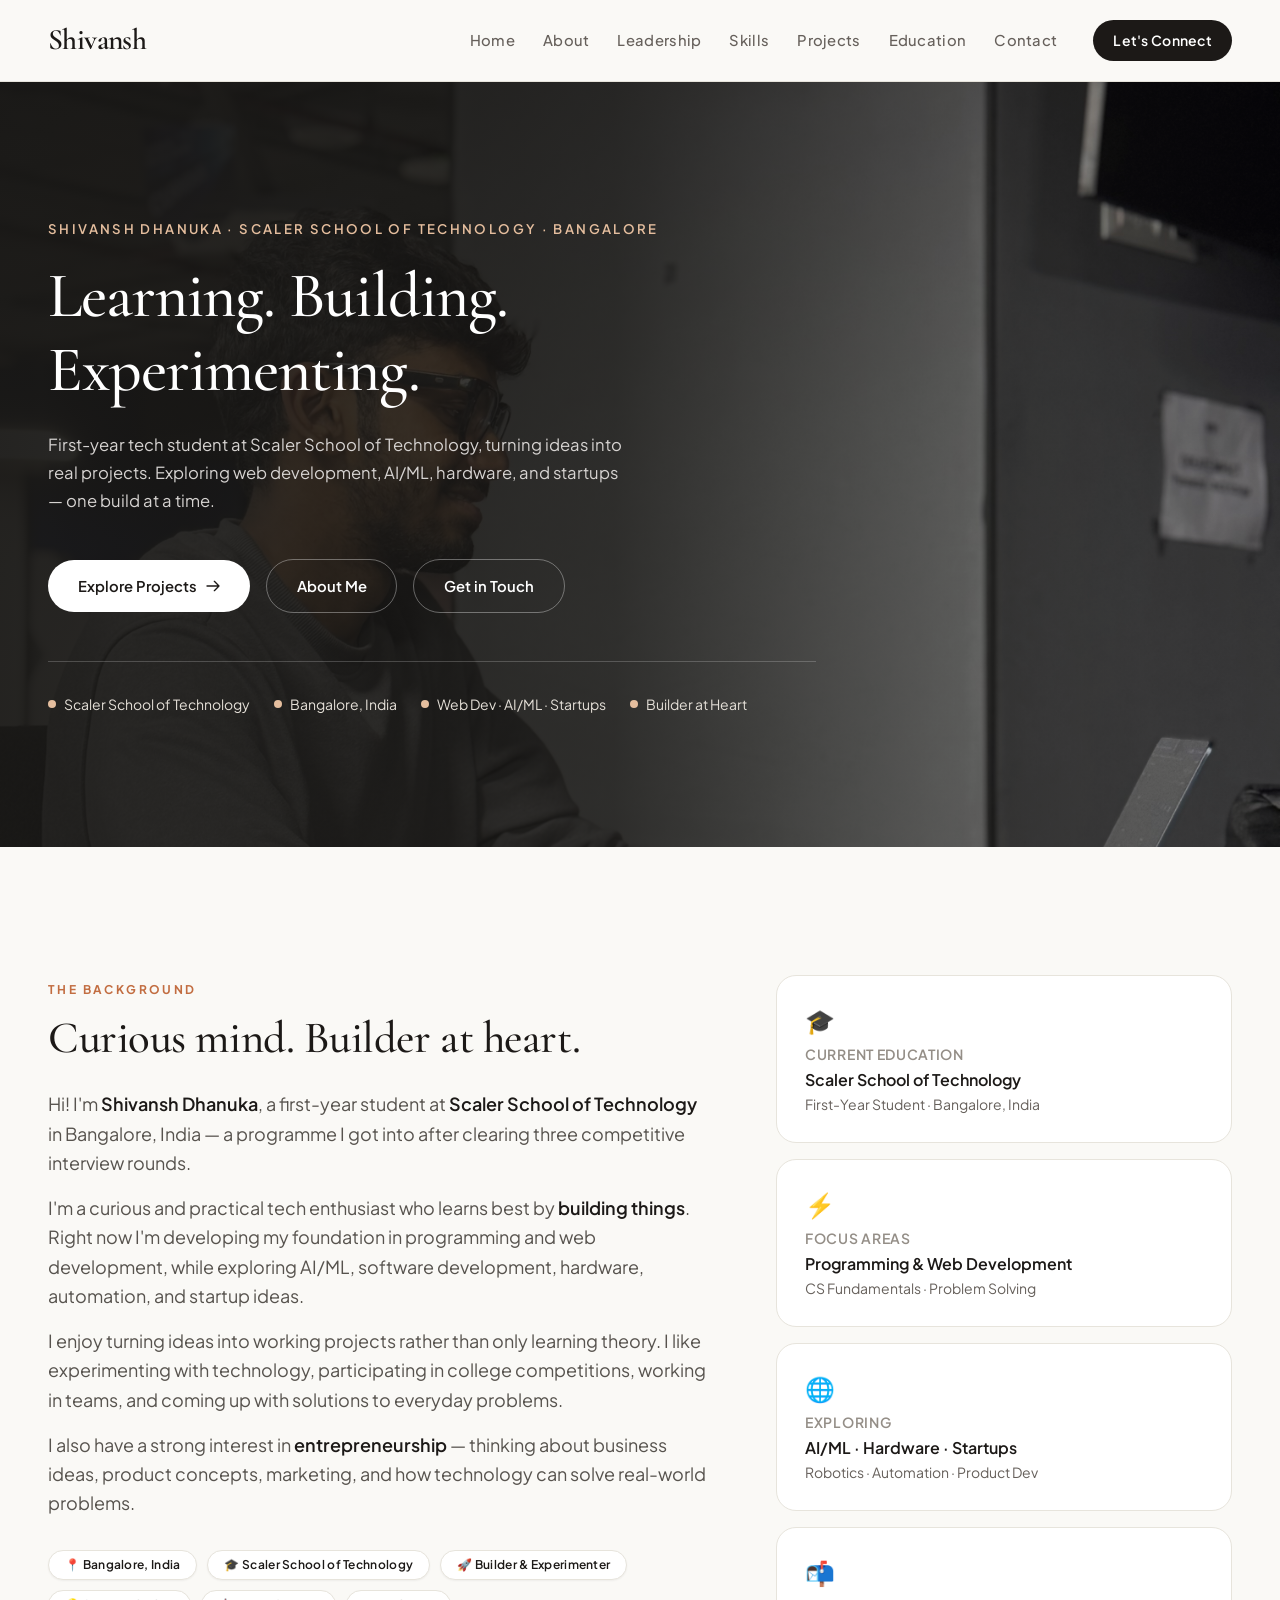
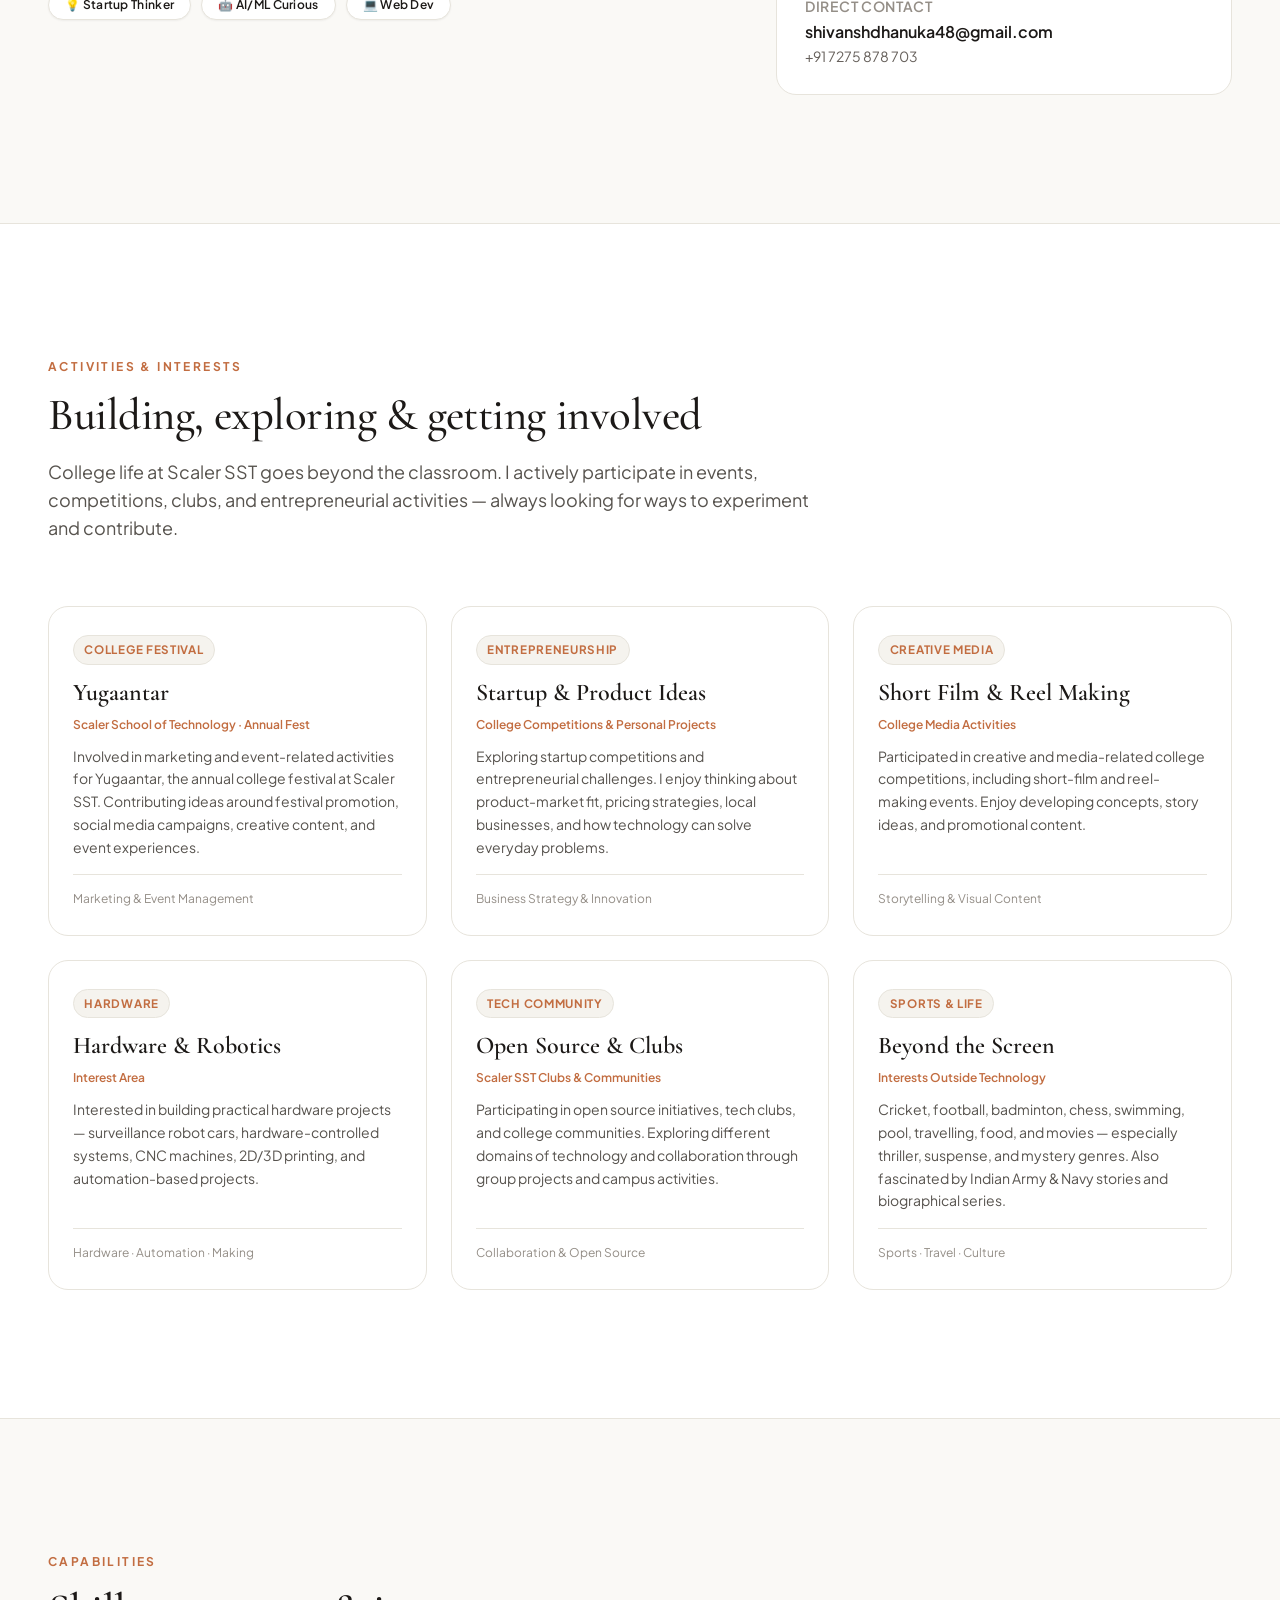
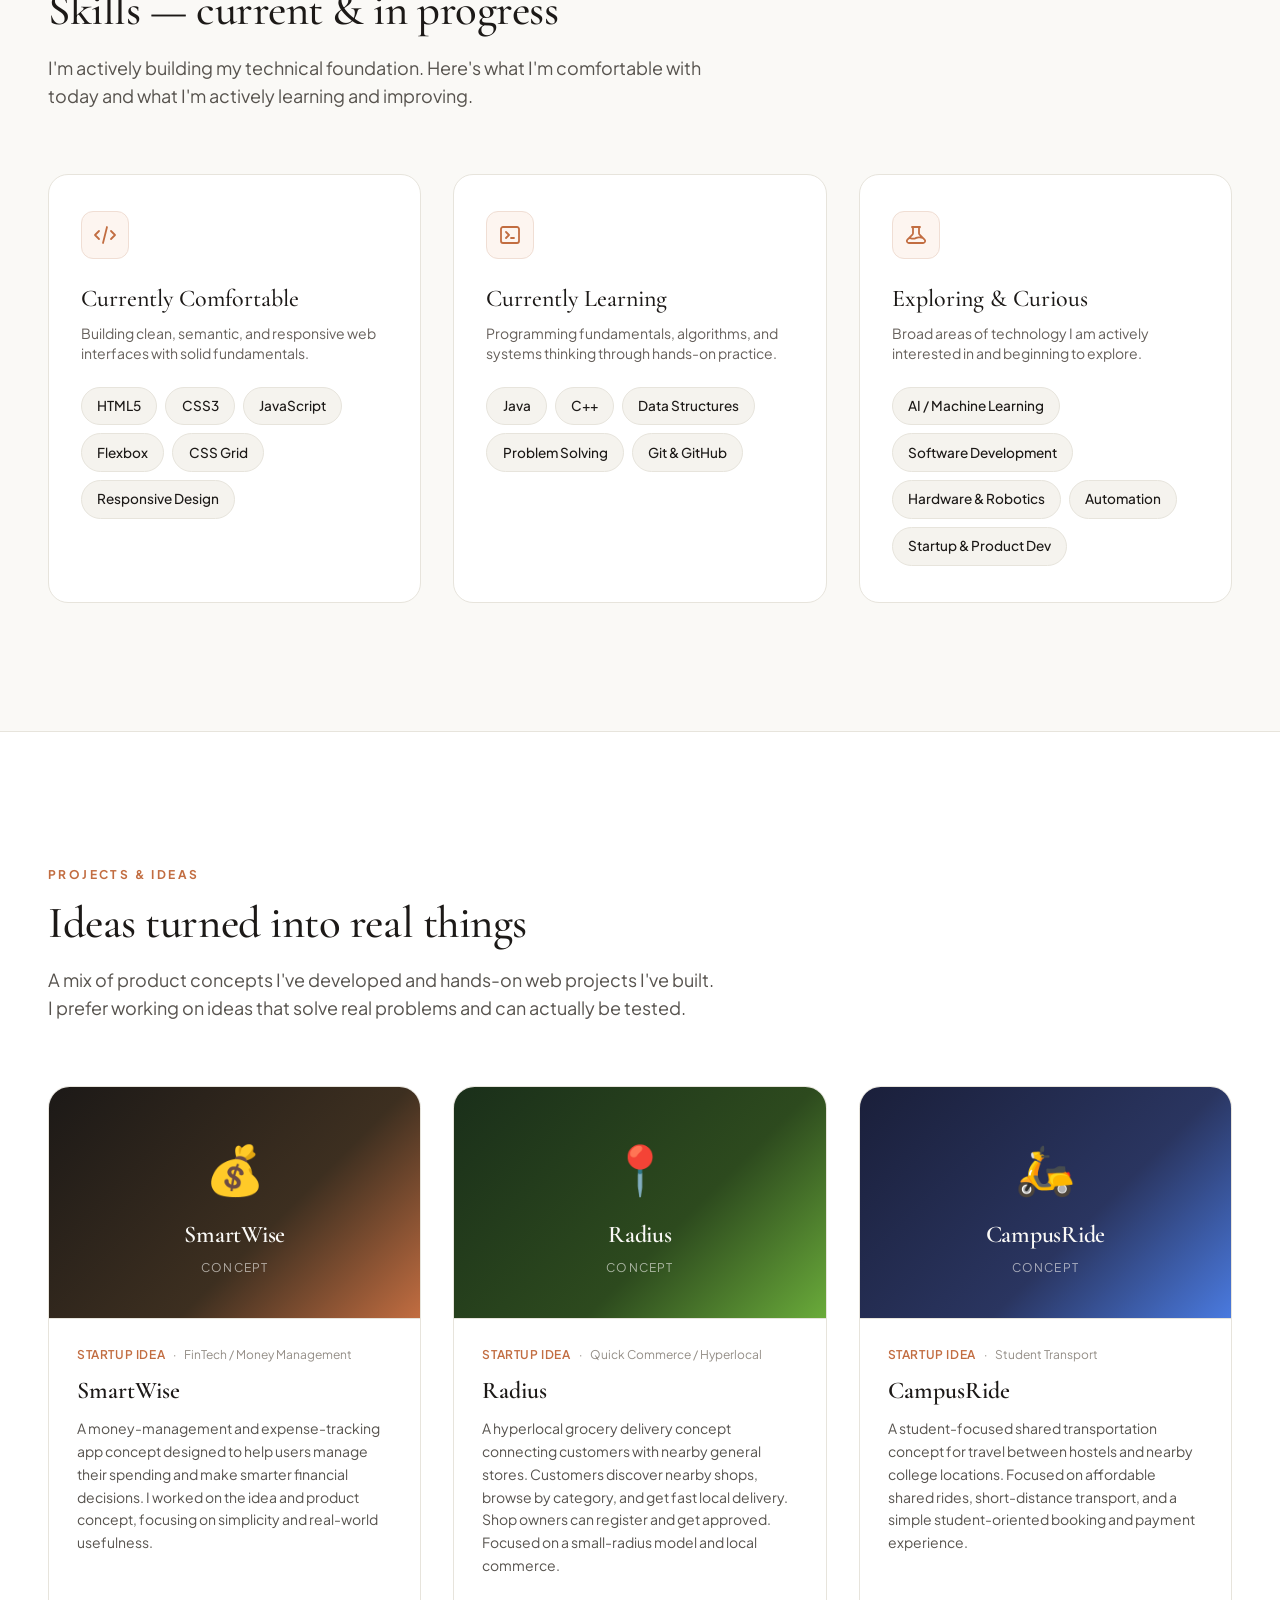
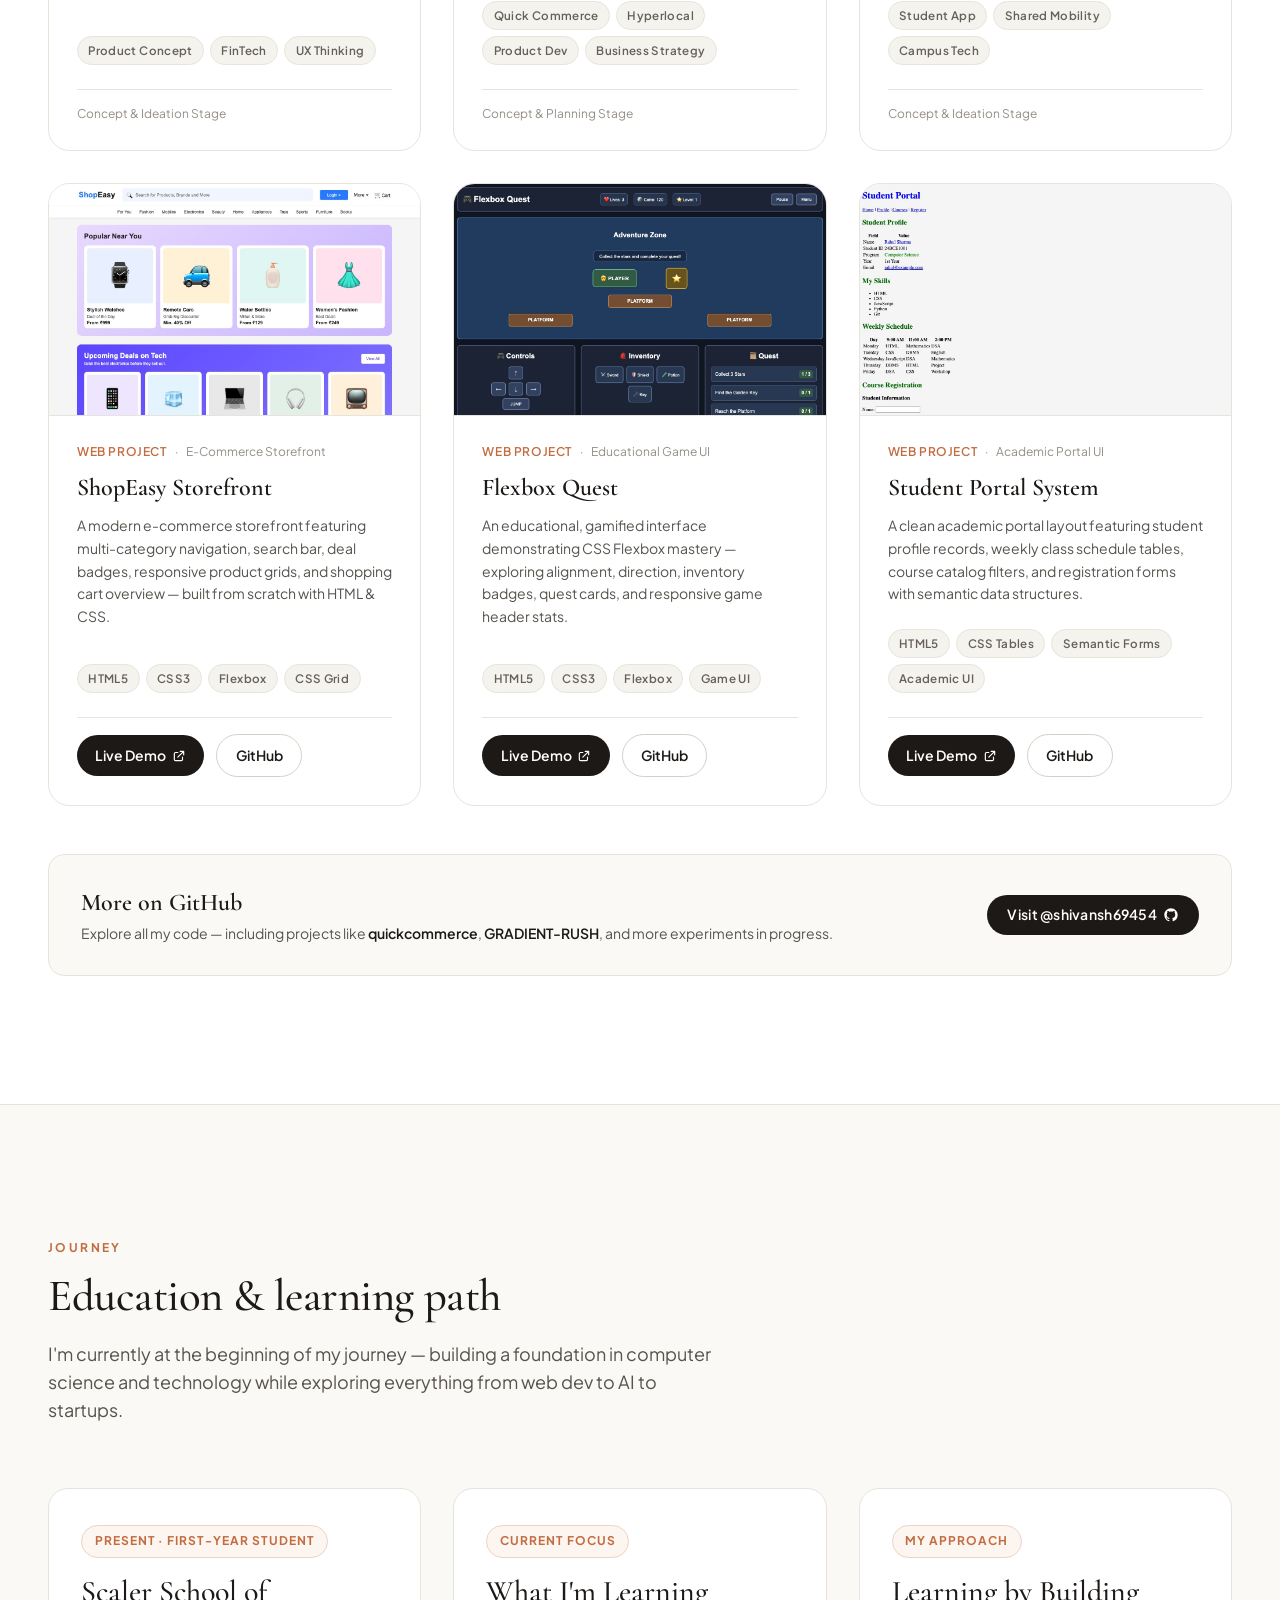
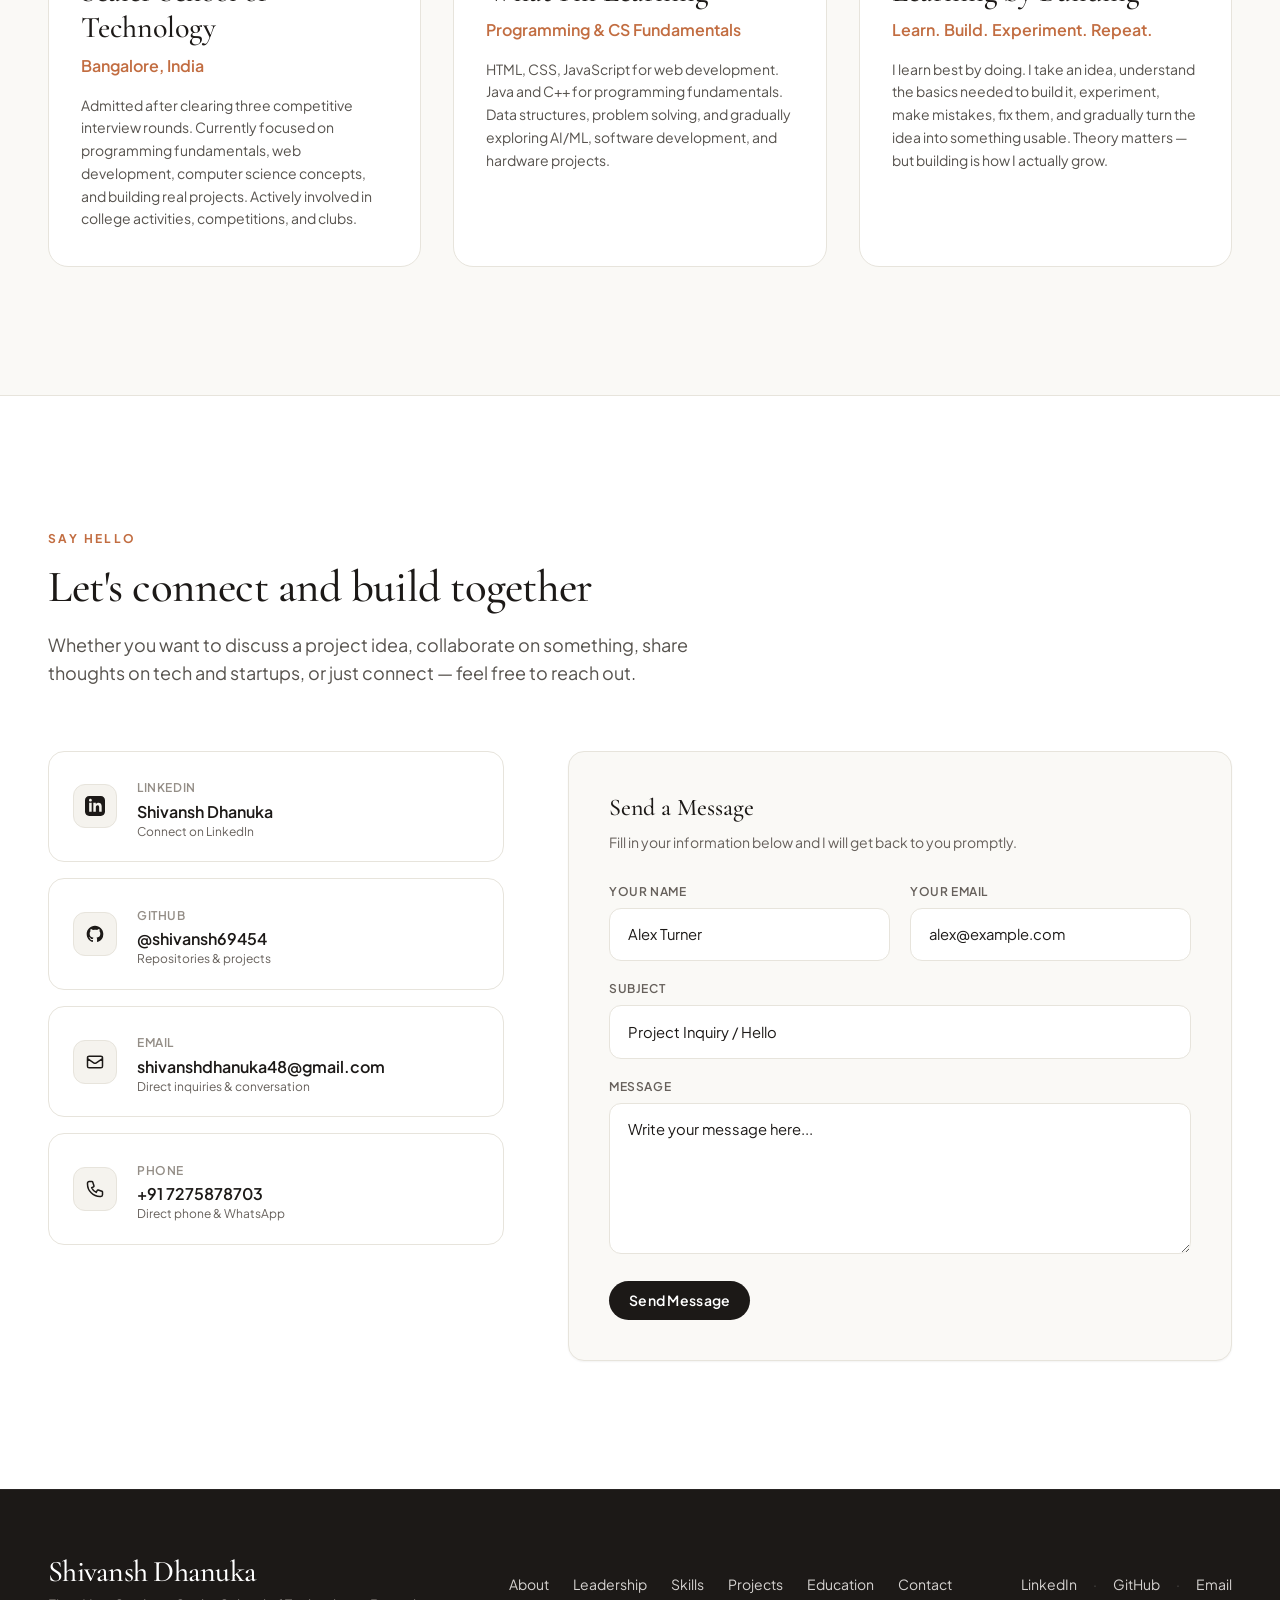
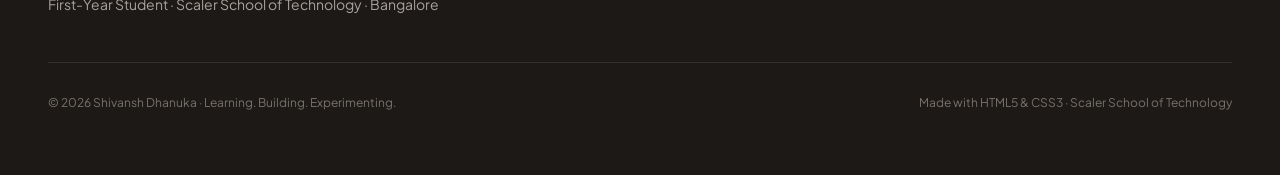
==== commit a531ba7a: "Update personal profile: Scaler SST, startup ideas (SmartWise, Radius, CampusRide), college activiti" ====
--- a/index.html
+++ b/index.html
@@ -66,15 +66,15 @@
             <div class="relative z-10 max-w-7xl mx-auto px-6 sm:px-8 lg:px-12 py-24 sm:py-32 w-full">
                 <div class="max-w-3xl animate-fade-up">
                     <span class="hero-tag">
-                        Shivansh Dhanuka · CS &amp; AI · Student Leader
+                        Shivansh Dhanuka · Scaler School of Technology · Bangalore
                     </span>
 
                     <h1 class="hero-headline">
-                        Computer Science &amp; AI student, web developer, and leader based in India
+                        Learning. Building. Experimenting.
                     </h1>
 
                     <p class="hero-description">
-                        "Find what lights you up and go all in." Pursuing BSc in CS &amp; AI at BITS Pilani and web engineering at Scaler Academy. Former AISG Student Council Secretary blending technical craft with empathetic leadership.
+                        First-year tech student at Scaler School of Technology, turning ideas into real projects. Exploring web development, AI/ML, hardware, and startups — one build at a time.
                     </p>
 
                     <div class="flex flex-wrap items-center gap-4 pt-2">
@@ -84,8 +84,8 @@
                                 <path stroke-linecap="round" stroke-linejoin="round" stroke-width="2" d="M14 5l7 7m0 0l-7 7m7-7H3"></path>
                             </svg>
                         </a>
-                        <a href="#leadership" class="btn-secondary">
-                            <span>Leadership &amp; Journey</span>
+                        <a href="#about" class="btn-secondary">
+                            <span>About Me</span>
                         </a>
                         <a href="#contact" class="btn-secondary">
                             <span>Get in Touch</span>
@@ -96,19 +96,19 @@
                     <div class="mt-12 pt-8 border-t border-white/20 flex flex-wrap gap-6 text-sm text-[#e5e0d8]">
                         <div class="flex items-center gap-2">
                             <span class="w-2 h-2 rounded-full bg-[#e5be9e]"></span>
-                            <span>BITS Pilani (CS &amp; AI)</span>
+                            <span>Scaler School of Technology</span>
                         </div>
                         <div class="flex items-center gap-2">
                             <span class="w-2 h-2 rounded-full bg-[#e5be9e]"></span>
-                            <span>Scaler Academy</span>
+                            <span>Bangalore, India</span>
                         </div>
                         <div class="flex items-center gap-2">
                             <span class="w-2 h-2 rounded-full bg-[#e5be9e]"></span>
-                            <span>AISG '25 (Ex-Secretary)</span>
+                            <span>Web Dev · AI/ML · Startups</span>
                         </div>
                         <div class="flex items-center gap-2">
                             <span class="w-2 h-2 rounded-full bg-[#e5be9e]"></span>
-                            <span>Varsity Volleyball &amp; MUN</span>
+                            <span>Builder at Heart</span>
                         </div>
                     </div>
                 </div>
@@ -126,43 +126,43 @@
                     <div class="lg:col-span-7">
                         <span class="section-label">The Background</span>
                         <h2 class="section-title mb-6">
-                            Leadership, resilience, and curiosity in code.
+                            Curious mind. Builder at heart.
                         </h2>
                         
                         <div class="space-y-4 text-base sm:text-lg text-[#57534e] leading-relaxed">
                             <p>
-                                Hi! I'm <strong class="text-[#1c1917] font-semibold">Shivansh Dhanuka</strong>, currently pursuing a <strong class="text-[#1c1917] font-semibold">BSc in Computer Science &amp; Artificial Intelligence</strong> at <strong class="text-[#1c1917] font-semibold">BITS Pilani</strong>, while advancing my software engineering craft through <strong class="text-[#1c1917] font-semibold">Scaler Academy</strong>.
+                                Hi! I'm <strong class="text-[#1c1917] font-semibold">Shivansh Dhanuka</strong>, a first-year student at <strong class="text-[#1c1917] font-semibold">Scaler School of Technology</strong> in Bangalore, India — a programme I got into after clearing three competitive interview rounds.
                             </p>
                             <p>
-                                Prior to university, I graduated from the <strong class="text-[#1c1917] font-semibold">American International School of Guangzhou (AISG)</strong> (Class of 2025), where I was elected as <strong class="text-[#1c1917] font-semibold">Secretary of the Student Council</strong>, served as <strong class="text-[#1c1917] font-semibold">Tang Dynasty Captain</strong>, played on the <strong class="text-[#1c1917] font-semibold">Varsity Volleyball</strong> team, and served as <strong class="text-[#1c1917] font-semibold">Model UN Treasurer</strong>.
+                                I'm a curious and practical tech enthusiast who learns best by <strong class="text-[#1c1917] font-semibold">building things</strong>. Right now I'm developing my foundation in programming and web development, while exploring AI/ML, software development, hardware, automation, and startup ideas.
                             </p>
                             <p>
-                                Balancing student leadership alongside rigorous academic commitments and competitive sports taught me the value of <strong class="text-[#1c1917] font-semibold">time management, perseverance, and clear communication</strong>. Those experiences fundamentally shape how I approach software: writing clean, intentional code, building collaborative solutions, and designing web interfaces that truly serve people.
+                                I enjoy turning ideas into working projects rather than only learning theory. I like experimenting with technology, participating in college competitions, working in teams, and coming up with solutions to everyday problems.
                             </p>
                             <p>
-                                Today, my technical focus spans frontend engineering with HTML5, modern CSS (Flexbox &amp; Grid), TypeScript, JavaScript, algorithmic programming in Python, Java, and C++, and exploring the frontiers of Artificial Intelligence.
+                                I also have a strong interest in <strong class="text-[#1c1917] font-semibold">entrepreneurship</strong> — thinking about business ideas, product concepts, marketing, and how technology can solve real-world problems.
                             </p>
                         </div>
 
                         <!-- Core Traits / Badges -->
                         <div class="mt-8 flex flex-wrap gap-2.5">
                             <span class="px-4 py-1.5 rounded-full text-xs font-semibold tracking-wide bg-[#ffffff] text-[#1c1917] border border-[#e7e4dc] shadow-xs">
-                                📍 India
+                                📍 Bangalore, India
                             </span>
                             <span class="px-4 py-1.5 rounded-full text-xs font-semibold tracking-wide bg-[#ffffff] text-[#1c1917] border border-[#e7e4dc] shadow-xs">
-                                🎓 BITS Pilani
+                                🎓 Scaler School of Technology
                             </span>
                             <span class="px-4 py-1.5 rounded-full text-xs font-semibold tracking-wide bg-[#ffffff] text-[#1c1917] border border-[#e7e4dc] shadow-xs">
-                                🚀 Scaler Academy
+                                🚀 Builder &amp; Experimenter
                             </span>
                             <span class="px-4 py-1.5 rounded-full text-xs font-semibold tracking-wide bg-[#ffffff] text-[#1c1917] border border-[#e7e4dc] shadow-xs">
-                                🏛️ AISG Alumni '25
+                                💡 Startup Thinker
                             </span>
                             <span class="px-4 py-1.5 rounded-full text-xs font-semibold tracking-wide bg-[#ffffff] text-[#1c1917] border border-[#e7e4dc] shadow-xs">
-                                🏐 Varsity Athlete
+                                🤖 AI/ML Curious
                             </span>
                             <span class="px-4 py-1.5 rounded-full text-xs font-semibold tracking-wide bg-[#ffffff] text-[#1c1917] border border-[#e7e4dc] shadow-xs">
-                                💻 CS &amp; AI
+                                💻 Web Dev
                             </span>
                         </div>
                     </div>
@@ -171,23 +171,23 @@
                     <div class="lg:col-span-5 grid grid-cols-1 sm:grid-cols-2 lg:grid-cols-1 gap-4">
                         <div class="about-card">
                             <span class="text-2xl mb-2 block">🎓</span>
-                            <h3 class="text-sm font-semibold uppercase tracking-wider text-[#948e87] mb-1">Undergraduate Degree</h3>
-                            <p class="text-base font-semibold text-[#1c1917]">BSc Computer Science &amp; AI</p>
-                            <p class="text-sm text-[#66605b] mt-0.5">BITS Pilani (Present)</p>
+                            <h3 class="text-sm font-semibold uppercase tracking-wider text-[#948e87] mb-1">Current Education</h3>
+                            <p class="text-base font-semibold text-[#1c1917]">Scaler School of Technology</p>
+                            <p class="text-sm text-[#66605b] mt-0.5">First-Year Student · Bangalore, India</p>
                         </div>
 
                         <div class="about-card">
-                            <span class="text-2xl mb-2 block">🏛️</span>
-                            <h3 class="text-sm font-semibold uppercase tracking-wider text-[#948e87] mb-1">High School &amp; Leadership</h3>
-                            <p class="text-base font-semibold text-[#1c1917]">American International School of Guangzhou</p>
-                            <p class="text-sm text-[#66605b] mt-0.5">Class of 2025 · Student Council Secretary</p>
+                            <span class="text-2xl mb-2 block">⚡</span>
+                            <h3 class="text-sm font-semibold uppercase tracking-wider text-[#948e87] mb-1">Focus Areas</h3>
+                            <p class="text-base font-semibold text-[#1c1917]">Programming &amp; Web Development</p>
+                            <p class="text-sm text-[#66605b] mt-0.5">CS Fundamentals · Problem Solving</p>
                         </div>
 
                         <div class="about-card">
                             <span class="text-2xl mb-2 block">🌐</span>
-                            <h3 class="text-sm font-semibold uppercase tracking-wider text-[#948e87] mb-1">Technical Training</h3>
-                            <p class="text-base font-semibold text-[#1c1917]">Full-Stack Web Engineering</p>
-                            <p class="text-sm text-[#66605b] mt-0.5">Scaler Academy Training Program</p>
+                            <h3 class="text-sm font-semibold uppercase tracking-wider text-[#948e87] mb-1">Exploring</h3>
+                            <p class="text-base font-semibold text-[#1c1917]">AI/ML · Hardware · Startups</p>
+                            <p class="text-sm text-[#66605b] mt-0.5">Robotics · Automation · Product Dev</p>
                         </div>
 
                         <div class="about-card">
@@ -216,116 +216,116 @@
         <section id="leadership" class="py-24 sm:py-32 bg-[#ffffff] border-b border-[#e7e4dc]">
             <div class="max-w-7xl mx-auto px-6 sm:px-8 lg:px-12">
                 <div class="max-w-3xl mb-16">
-                    <span class="section-label">Leadership &amp; Impact</span>
+                    <span class="section-label">Activities &amp; Interests</span>
                     <h2 class="section-title mb-4">
-                        Roles, service, &amp; achievements
+                        Building, exploring &amp; getting involved
                     </h2>
                     <p class="text-base sm:text-lg text-[#57534e]">
-                        A record of student representation, athletics, community outreach, and corporate social practice programs that shaped my collaborative mindset.
+                        College life at Scaler SST goes beyond the classroom. I actively participate in events, competitions, clubs, and entrepreneurial activities — always looking for ways to experiment and contribute.
                     </p>
                 </div>
 
                 <div class="grid grid-cols-1 md:grid-cols-2 lg:grid-cols-3 gap-6 items-stretch">
                     
-                    <!-- Role 1: Student Council Secretary -->
+                    <!-- Activity 1: Yugaantar Festival -->
                     <div class="activity-card">
                         <div>
-                            <span class="activity-badge">Governance</span>
+                            <span class="activity-badge">College Festival</span>
                             <h3 class="font-editorial text-2xl font-semibold text-[#1c1917] mb-2">
-                                Student Council Secretary
-                            </h3>
-                            <p class="text-xs text-[#c26d41] font-semibold mb-3">AISG · Grade 11</p>
+                                Yugaantar
+                            </h3>
+                            <p class="text-xs text-[#c26d41] font-semibold mb-3">Scaler School of Technology · Annual Fest</p>
                             <p class="text-sm text-[#57534e] leading-relaxed">
-                                Elected by peers to represent the high school student body, coordinate student-faculty initiatives, organize campus events, and drive transparent student representation.
+                                Involved in marketing and event-related activities for Yugaantar, the annual college festival at Scaler SST. Contributing ideas around festival promotion, social media campaigns, creative content, and event experiences.
                             </p>
                         </div>
                         <div class="pt-4 mt-4 border-t border-[#e7e4dc] text-xs text-[#948e87]">
-                            Leadership &amp; Public Trust
-                        </div>
-                    </div>
-
-                    <!-- Role 2: Tang Dynasty Captain -->
+                            Marketing &amp; Event Management
+                        </div>
+                    </div>
+
+                    <!-- Activity 2: Startup Competitions -->
                     <div class="activity-card">
                         <div>
-                            <span class="activity-badge">House Leadership</span>
+                            <span class="activity-badge">Entrepreneurship</span>
                             <h3 class="font-editorial text-2xl font-semibold text-[#1c1917] mb-2">
-                                Tang Dynasty Captain
-                            </h3>
-                            <p class="text-xs text-[#c26d41] font-semibold mb-3">AISG House System</p>
+                                Startup &amp; Product Ideas
+                            </h3>
+                            <p class="text-xs text-[#c26d41] font-semibold mb-3">College Competitions &amp; Personal Projects</p>
                             <p class="text-sm text-[#57534e] leading-relaxed">
-                                Led the Tang Dynasty house across school spirit campaigns, inter-house sports competitions, academic rallies, and mentorship for younger grade students.
+                                Exploring startup competitions and entrepreneurial challenges. I enjoy thinking about product-market fit, pricing strategies, local businesses, and how technology can solve everyday problems.
                             </p>
                         </div>
                         <div class="pt-4 mt-4 border-t border-[#e7e4dc] text-xs text-[#948e87]">
-                            Team Spirit &amp; Mentorship
-                        </div>
-                    </div>
-
-                    <!-- Role 3: Varsity Volleyball -->
+                            Business Strategy &amp; Innovation
+                        </div>
+                    </div>
+
+                    <!-- Activity 3: Media & Creative Work -->
                     <div class="activity-card">
                         <div>
-                            <span class="activity-badge">Athletics</span>
+                            <span class="activity-badge">Creative Media</span>
                             <h3 class="font-editorial text-2xl font-semibold text-[#1c1917] mb-2">
-                                Varsity Volleyball
-                            </h3>
-                            <p class="text-xs text-[#c26d41] font-semibold mb-3">Competitive Sports</p>
+                                Short Film &amp; Reel Making
+                            </h3>
+                            <p class="text-xs text-[#c26d41] font-semibold mb-3">College Media Activities</p>
                             <p class="text-sm text-[#57534e] leading-relaxed">
-                                Represented the school in high-stakes varsity tournaments. Cultivated on-court discipline, rapid decision-making, physical endurance, and seamless team communication.
+                                Participated in creative and media-related college competitions, including short-film and reel-making events. Enjoy developing concepts, story ideas, and promotional content.
                             </p>
                         </div>
                         <div class="pt-4 mt-4 border-t border-[#e7e4dc] text-xs text-[#948e87]">
-                            Teamwork &amp; Resilience
-                        </div>
-                    </div>
-
-                    <!-- Role 4: Model United Nations -->
+                            Storytelling &amp; Visual Content
+                        </div>
+                    </div>
+
+                    <!-- Activity 4: Hardware & Robotics -->
                     <div class="activity-card">
                         <div>
-                            <span class="activity-badge">Diplomacy</span>
+                            <span class="activity-badge">Hardware</span>
                             <h3 class="font-editorial text-2xl font-semibold text-[#1c1917] mb-2">
-                                Model UN (Treasurer)
-                            </h3>
-                            <p class="text-xs text-[#c26d41] font-semibold mb-3">Model United Nations</p>
+                                Hardware &amp; Robotics
+                            </h3>
+                            <p class="text-xs text-[#c26d41] font-semibold mb-3">Interest Area</p>
                             <p class="text-sm text-[#57534e] leading-relaxed">
-                                Managed financial planning, budget allocation, and delegate travel logistics for conferences, while actively debating international diplomacy and global policy.
+                                Interested in building practical hardware projects — surveillance robot cars, hardware-controlled systems, CNC machines, 2D/3D printing, and automation-based projects.
                             </p>
                         </div>
                         <div class="pt-4 mt-4 border-t border-[#e7e4dc] text-xs text-[#948e87]">
-                            Finance &amp; Global Affairs
-                        </div>
-                    </div>
-
-                    <!-- Role 5: Connect for Cancer & Community -->
+                            Hardware · Automation · Making
+                        </div>
+                    </div>
+
+                    <!-- Activity 5: Open Source & Tech Clubs -->
                     <div class="activity-card">
                         <div>
-                            <span class="activity-badge">Philanthropy</span>
+                            <span class="activity-badge">Tech Community</span>
                             <h3 class="font-editorial text-2xl font-semibold text-[#1c1917] mb-2">
-                                Connect for Cancer
-                            </h3>
-                            <p class="text-xs text-[#c26d41] font-semibold mb-3">Community Service &amp; Outreach</p>
+                                Open Source &amp; Clubs
+                            </h3>
+                            <p class="text-xs text-[#c26d41] font-semibold mb-3">Scaler SST Clubs &amp; Communities</p>
                             <p class="text-sm text-[#57534e] leading-relaxed">
-                                Championed cancer awareness and organized student fundraising drives, volunteering time and resources to support affected families and research causes.
+                                Participating in open source initiatives, tech clubs, and college communities. Exploring different domains of technology and collaboration through group projects and campus activities.
                             </p>
                         </div>
                         <div class="pt-4 mt-4 border-t border-[#e7e4dc] text-xs text-[#948e87]">
-                            Community &amp; Social Impact
-                        </div>
-                    </div>
-
-                    <!-- Role 6: Corporate Social Practice & Honors -->
+                            Collaboration &amp; Open Source
+                        </div>
+                    </div>
+
+                    <!-- Activity 6: Sports & Life Outside Tech -->
                     <div class="activity-card">
                         <div>
-                            <span class="activity-badge">Industry Immersion</span>
+                            <span class="activity-badge">Sports &amp; Life</span>
                             <h3 class="font-editorial text-2xl font-semibold text-[#1c1917] mb-2">
-                                Social Practice Programs
-                            </h3>
-                            <p class="text-xs text-[#c26d41] font-semibold mb-3">FedEx · 37 Interactive · YSG</p>
+                                Beyond the Screen
+                            </h3>
+                            <p class="text-xs text-[#c26d41] font-semibold mb-3">Interests Outside Technology</p>
                             <p class="text-sm text-[#57534e] leading-relaxed">
-                                Selected for hands-on corporate immersion programs at FedEx (Jan 2024), 37 Interactive Entertainment (June 2024), and YSG (April 2023). Recipient of Student of the Year (Humanities).
+                                Cricket, football, badminton, chess, swimming, pool, travelling, food, and movies — especially thriller, suspense, and mystery genres. Also fascinated by Indian Army &amp; Navy stories and biographical series.
                             </p>
                         </div>
                         <div class="pt-4 mt-4 border-t border-[#e7e4dc] text-xs text-[#948e87]">
-                            Industry Experience &amp; Awards
+                            Sports · Travel · Culture
                         </div>
                     </div>
 
@@ -341,72 +341,73 @@
                 <div class="max-w-2xl mb-16">
                     <span class="section-label">Capabilities</span>
                     <h2 class="section-title mb-4">
-                        Technical toolkit &amp; fundamentals
+                        Skills — current &amp; in progress
                     </h2>
                     <p class="text-base sm:text-lg text-[#57534e]">
-                        A grounded foundation in frontend architecture, programming languages, and core computer science concepts.
+                        I'm actively building my technical foundation. Here's what I'm comfortable with today and what I'm actively learning and improving.
                     </p>
                 </div>
 
                 <div class="grid grid-cols-1 md:grid-cols-3 gap-8">
                     
-                    <!-- Frontend Architecture -->
+                    <!-- Frontend: Currently Comfortable -->
                     <div class="skill-category-card">
                         <div class="w-12 h-12 rounded-xl bg-[#fdf5f0] border border-[#f0ded4] flex items-center justify-center text-[#c26d41] mb-6">
                             <svg class="w-6 h-6" fill="none" stroke="currentColor" viewBox="0 0 24 24">
                                 <path stroke-linecap="round" stroke-linejoin="round" stroke-width="1.8" d="M10 20l4-16m4 4l4 4-4 4M6 16l-4-4 4-4"></path>
                             </svg>
                         </div>
-                        <h3 class="font-editorial text-2xl font-medium text-[#1c1917] mb-2">Frontend Engineering</h3>
+                        <h3 class="font-editorial text-2xl font-medium text-[#1c1917] mb-2">Currently Comfortable</h3>
                         <p class="text-sm text-[#66605b] mb-6">
-                            Building clean, semantic, and responsive interfaces adhering to modern web standards.
+                            Building clean, semantic, and responsive web interfaces with solid fundamentals.
                         </p>
                         <div class="flex flex-wrap gap-2">
                             <span class="skill-pill">HTML5</span>
                             <span class="skill-pill">CSS3</span>
+                            <span class="skill-pill">JavaScript</span>
                             <span class="skill-pill">Flexbox</span>
                             <span class="skill-pill">CSS Grid</span>
                             <span class="skill-pill">Responsive Design</span>
-                            <span class="skill-pill">Semantic UI</span>
-                        </div>
-                    </div>
-
-                    <!-- Programming Languages -->
+                        </div>
+                    </div>
+
+                    <!-- Currently Learning -->
                     <div class="skill-category-card">
                         <div class="w-12 h-12 rounded-xl bg-[#fdf5f0] border border-[#f0ded4] flex items-center justify-center text-[#c26d41] mb-6">
                             <svg class="w-6 h-6" fill="none" stroke="currentColor" viewBox="0 0 24 24">
                                 <path stroke-linecap="round" stroke-linejoin="round" stroke-width="1.8" d="M8 9l3 3-3 3m5 0h3M5 20h14a2 2 0 002-2V6a2 2 0 00-2-2H5a2 2 0 00-2 2v12a2 2 0 002 2z"></path>
                             </svg>
                         </div>
-                        <h3 class="font-editorial text-2xl font-medium text-[#1c1917] mb-2">Core Languages</h3>
+                        <h3 class="font-editorial text-2xl font-medium text-[#1c1917] mb-2">Currently Learning</h3>
                         <p class="text-sm text-[#66605b] mb-6">
-                            Algorithmic problem solving, object-oriented concepts, and software logic.
+                            Programming fundamentals, algorithms, and systems thinking through hands-on practice.
                         </p>
                         <div class="flex flex-wrap gap-2">
-                            <span class="skill-pill">TypeScript</span>
-                            <span class="skill-pill">JavaScript</span>
-                            <span class="skill-pill">Python</span>
                             <span class="skill-pill">Java</span>
                             <span class="skill-pill">C++</span>
-                        </div>
-                    </div>
-
-                    <!-- Computer Science & Emerging -->
+                            <span class="skill-pill">Data Structures</span>
+                            <span class="skill-pill">Problem Solving</span>
+                            <span class="skill-pill">Git &amp; GitHub</span>
+                        </div>
+                    </div>
+
+                    <!-- Exploring & Curious About -->
                     <div class="skill-category-card">
                         <div class="w-12 h-12 rounded-xl bg-[#fdf5f0] border border-[#f0ded4] flex items-center justify-center text-[#c26d41] mb-6">
                             <svg class="w-6 h-6" fill="none" stroke="currentColor" viewBox="0 0 24 24">
                                 <path stroke-linecap="round" stroke-linejoin="round" stroke-width="1.8" d="M19.428 15.428a2 2 0 00-1.022-.547l-2.387-.477a6 6 0 00-3.86.517l-.318.158a6 6 0 01-3.86.517L6.05 15.21a2 2 0 00-1.806.547M8 4h8l-1 1v5.172a2 2 0 00.586 1.414l5 5c1.26 1.26.367 3.414-1.415 3.414H4.828c-1.782 0-2.674-2.154-1.414-3.414l5-5A2 2 0 009 10.172V5L8 4z"></path>
                             </svg>
                         </div>
-                        <h3 class="font-editorial text-2xl font-medium text-[#1c1917] mb-2">Core CS &amp; Emerging</h3>
+                        <h3 class="font-editorial text-2xl font-medium text-[#1c1917] mb-2">Exploring &amp; Curious</h3>
                         <p class="text-sm text-[#66605b] mb-6">
-                            Theoretical foundations, database systems, and artificial intelligence domains.
+                            Broad areas of technology I am actively interested in and beginning to explore.
                         </p>
                         <div class="flex flex-wrap gap-2">
-                            <span class="skill-pill">Data Structures</span>
-                            <span class="skill-pill">AI &amp; Machine Learning</span>
-                            <span class="skill-pill">DBMS &amp; SQL</span>
-                            <span class="skill-pill">Git &amp; GitHub</span>
+                            <span class="skill-pill">AI / Machine Learning</span>
+                            <span class="skill-pill">Software Development</span>
+                            <span class="skill-pill">Hardware &amp; Robotics</span>
+                            <span class="skill-pill">Automation</span>
+                            <span class="skill-pill">Startup &amp; Product Dev</span>
                         </div>
                     </div>
 
@@ -420,27 +421,136 @@
         <section id="projects" class="py-24 sm:py-32 bg-[#ffffff] border-b border-[#e7e4dc]">
             <div class="max-w-7xl mx-auto px-6 sm:px-8 lg:px-12">
                 <div class="max-w-2xl mb-16">
-                    <span class="section-label">Selected Work</span>
+                    <span class="section-label">Projects &amp; Ideas</span>
                     <h2 class="section-title mb-4">
-                        Projects built with care
+                        Ideas turned into real things
                     </h2>
                     <p class="text-base sm:text-lg text-[#57534e]">
-                        A collection of web applications demonstrating responsive layout patterns, interactive user interfaces, and structured semantic HTML.
+                        A mix of product concepts I've developed and hands-on web projects I've built. I prefer working on ideas that solve real problems and can actually be tested.
                     </p>
                 </div>
 
                 <div class="grid grid-cols-1 md:grid-cols-2 lg:grid-cols-3 gap-8 items-stretch">
-                    
-                    <!-- Project 1: ShopEasy -->
+
+                    <!-- Startup Idea 1: SmartWise -->
+                    <article class="project-card">
+                        <div class="project-img-wrapper" style="background: linear-gradient(135deg, #1c1917 0%, #3d2f20 60%, #c26d41 100%); min-height: 180px; display:flex; align-items:center; justify-content:center;">
+                            <div style="text-align:center; color:#faf9f6; padding: 2rem;">
+                                <div style="font-size:3rem; margin-bottom:0.5rem;">💰</div>
+                                <div style="font-family:var(--font-serif); font-size:1.5rem; font-weight:600; letter-spacing:-0.01em;">SmartWise</div>
+                                <div style="font-size:0.75rem; opacity:0.6; margin-top:0.25rem; text-transform:uppercase; letter-spacing:0.1em;">Concept</div>
+                            </div>
+                        </div>
+                        <div class="p-6 sm:p-7 flex flex-col flex-1">
+                            <div class="flex items-center gap-2 mb-3">
+                                <span class="text-xs font-semibold uppercase tracking-wider text-[#c26d41]">Startup Idea</span>
+                                <span class="text-xs text-[#948e87]">·</span>
+                                <span class="text-xs text-[#948e87]">FinTech / Money Management</span>
+                            </div>
+
+                            <h3 class="font-editorial text-2xl font-semibold text-[#1c1917] mb-2.5">
+                                SmartWise
+                            </h3>
+
+                            <p class="text-sm text-[#57534e] leading-relaxed mb-6 flex-1">
+                                A money-management and expense-tracking app concept designed to help users manage their spending and make smarter financial decisions. I worked on the idea and product concept, focusing on simplicity and real-world usefulness.
+                            </p>
+
+                            <div class="flex flex-wrap gap-1.5 mb-6">
+                                <span class="project-tag">Product Concept</span>
+                                <span class="project-tag">FinTech</span>
+                                <span class="project-tag">UX Thinking</span>
+                            </div>
+
+                            <div class="flex items-center gap-3 pt-4 border-t border-[#e7e4dc]">
+                                <span class="text-xs text-[#948e87] italic">Concept &amp; Ideation Stage</span>
+                            </div>
+                        </div>
+                    </article>
+
+                    <!-- Startup Idea 2: Radius -->
+                    <article class="project-card">
+                        <div class="project-img-wrapper" style="background: linear-gradient(135deg, #1a2f1a 0%, #2d4a1e 60%, #6aab3a 100%); min-height: 180px; display:flex; align-items:center; justify-content:center;">
+                            <div style="text-align:center; color:#faf9f6; padding: 2rem;">
+                                <div style="font-size:3rem; margin-bottom:0.5rem;">📍</div>
+                                <div style="font-family:var(--font-serif); font-size:1.5rem; font-weight:600; letter-spacing:-0.01em;">Radius</div>
+                                <div style="font-size:0.75rem; opacity:0.6; margin-top:0.25rem; text-transform:uppercase; letter-spacing:0.1em;">Concept</div>
+                            </div>
+                        </div>
+                        <div class="p-6 sm:p-7 flex flex-col flex-1">
+                            <div class="flex items-center gap-2 mb-3">
+                                <span class="text-xs font-semibold uppercase tracking-wider text-[#c26d41]">Startup Idea</span>
+                                <span class="text-xs text-[#948e87]">·</span>
+                                <span class="text-xs text-[#948e87]">Quick Commerce / Hyperlocal</span>
+                            </div>
+
+                            <h3 class="font-editorial text-2xl font-semibold text-[#1c1917] mb-2.5">
+                                Radius
+                            </h3>
+
+                            <p class="text-sm text-[#57534e] leading-relaxed mb-6 flex-1">
+                                A hyperlocal grocery delivery concept connecting customers with nearby general stores. Customers discover nearby shops, browse by category, and get fast local delivery. Shop owners can register and get approved. Focused on a small-radius model and local commerce.
+                            </p>
+
+                            <div class="flex flex-wrap gap-1.5 mb-6">
+                                <span class="project-tag">Quick Commerce</span>
+                                <span class="project-tag">Hyperlocal</span>
+                                <span class="project-tag">Product Dev</span>
+                                <span class="project-tag">Business Strategy</span>
+                            </div>
+
+                            <div class="flex items-center gap-3 pt-4 border-t border-[#e7e4dc]">
+                                <span class="text-xs text-[#948e87] italic">Concept &amp; Planning Stage</span>
+                            </div>
+                        </div>
+                    </article>
+
+                    <!-- Startup Idea 3: CampusRide -->
+                    <article class="project-card">
+                        <div class="project-img-wrapper" style="background: linear-gradient(135deg, #1a1f3a 0%, #2a3560 60%, #4a7adf 100%); min-height: 180px; display:flex; align-items:center; justify-content:center;">
+                            <div style="text-align:center; color:#faf9f6; padding: 2rem;">
+                                <div style="font-size:3rem; margin-bottom:0.5rem;">🛵</div>
+                                <div style="font-family:var(--font-serif); font-size:1.5rem; font-weight:600; letter-spacing:-0.01em;">CampusRide</div>
+                                <div style="font-size:0.75rem; opacity:0.6; margin-top:0.25rem; text-transform:uppercase; letter-spacing:0.1em;">Concept</div>
+                            </div>
+                        </div>
+                        <div class="p-6 sm:p-7 flex flex-col flex-1">
+                            <div class="flex items-center gap-2 mb-3">
+                                <span class="text-xs font-semibold uppercase tracking-wider text-[#c26d41]">Startup Idea</span>
+                                <span class="text-xs text-[#948e87]">·</span>
+                                <span class="text-xs text-[#948e87]">Student Transport</span>
+                            </div>
+
+                            <h3 class="font-editorial text-2xl font-semibold text-[#1c1917] mb-2.5">
+                                CampusRide
+                            </h3>
+
+                            <p class="text-sm text-[#57534e] leading-relaxed mb-6 flex-1">
+                                A student-focused shared transportation concept for travel between hostels and nearby college locations. Focused on affordable shared rides, short-distance transport, and a simple student-oriented booking and payment experience.
+                            </p>
+
+                            <div class="flex flex-wrap gap-1.5 mb-6">
+                                <span class="project-tag">Student App</span>
+                                <span class="project-tag">Shared Mobility</span>
+                                <span class="project-tag">Campus Tech</span>
+                            </div>
+
+                            <div class="flex items-center gap-3 pt-4 border-t border-[#e7e4dc]">
+                                <span class="text-xs text-[#948e87] italic">Concept &amp; Ideation Stage</span>
+                            </div>
+                        </div>
+                    </article>
+
+                    <!-- Web Project 1: ShopEasy -->
                     <article class="project-card">
                         <div class="project-img-wrapper">
                             <img src="images/PHOTO-2026-10-04-12-23-45 2.jpg" alt="ShopEasy E-Commerce Storefront Screenshot" class="project-img">
                         </div>
                         <div class="p-6 sm:p-7 flex flex-col flex-1">
                             <div class="flex items-center gap-2 mb-3">
-                                <span class="text-xs font-semibold uppercase tracking-wider text-[#c26d41]">E-Commerce</span>
+                                <span class="text-xs font-semibold uppercase tracking-wider text-[#c26d41]">Web Project</span>
                                 <span class="text-xs text-[#948e87]">·</span>
-                                <span class="text-xs text-[#948e87]">Responsive Storefront</span>
+                                <span class="text-xs text-[#948e87]">E-Commerce Storefront</span>
                             </div>
 
                             <h3 class="font-editorial text-2xl font-semibold text-[#1c1917] mb-2.5">
@@ -448,7 +558,7 @@
                             </h3>
 
                             <p class="text-sm text-[#57534e] leading-relaxed mb-6 flex-1">
-                                A comprehensive modern e-commerce storefront featuring multi-category navigation, search bar, deal badges, responsive product grids, and shopping cart overview.
+                                A modern e-commerce storefront featuring multi-category navigation, search bar, deal badges, responsive product grids, and shopping cart overview — built from scratch with HTML &amp; CSS.
                             </p>
 
                             <div class="flex flex-wrap gap-1.5 mb-6">
@@ -472,16 +582,16 @@
                         </div>
                     </article>
 
-                    <!-- Project 2: Flexbox Quest -->
+                    <!-- Web Project 2: Flexbox Quest -->
                     <article class="project-card">
                         <div class="project-img-wrapper">
                             <img src="images/PHOTO-2026-10-04-12-23-45.jpg" alt="Flexbox Quest Interactive Guide Screenshot" class="project-img">
                         </div>
                         <div class="p-6 sm:p-7 flex flex-col flex-1">
                             <div class="flex items-center gap-2 mb-3">
-                                <span class="text-xs font-semibold uppercase tracking-wider text-[#c26d41]">Educational UI</span>
+                                <span class="text-xs font-semibold uppercase tracking-wider text-[#c26d41]">Web Project</span>
                                 <span class="text-xs text-[#948e87]">·</span>
-                                <span class="text-xs text-[#948e87]">Game Mechanics</span>
+                                <span class="text-xs text-[#948e87]">Educational Game UI</span>
                             </div>
 
                             <h3 class="font-editorial text-2xl font-semibold text-[#1c1917] mb-2.5">
@@ -489,13 +599,13 @@
                             </h3>
 
                             <p class="text-sm text-[#57534e] leading-relaxed mb-6 flex-1">
-                                An educational, gamified interface designed to demonstrate CSS Flexbox mastery — exploring alignment, direction, inventory badges, quest cards, and responsive game header stats.
+                                An educational, gamified interface demonstrating CSS Flexbox mastery — exploring alignment, direction, inventory badges, quest cards, and responsive game header stats.
                             </p>
 
                             <div class="flex flex-wrap gap-1.5 mb-6">
                                 <span class="project-tag">HTML5</span>
                                 <span class="project-tag">CSS3</span>
-                                <span class="project-tag">Flexbox Mastery</span>
+                                <span class="project-tag">Flexbox</span>
                                 <span class="project-tag">Game UI</span>
                             </div>
 
@@ -513,16 +623,16 @@
                         </div>
                     </article>
 
-                    <!-- Project 3: Student Portal -->
+                    <!-- Web Project 3: Student Portal -->
                     <article class="project-card">
                         <div class="project-img-wrapper">
                             <img src="images/WhatsApp Image 2026-10-04 at 12.23.45.jpeg" alt="Student Portal Academic UI Screenshot" class="project-img">
                         </div>
                         <div class="p-6 sm:p-7 flex flex-col flex-1">
                             <div class="flex items-center gap-2 mb-3">
-                                <span class="text-xs font-semibold uppercase tracking-wider text-[#c26d41]">Academic UI</span>
+                                <span class="text-xs font-semibold uppercase tracking-wider text-[#c26d41]">Web Project</span>
                                 <span class="text-xs text-[#948e87]">·</span>
-                                <span class="text-xs text-[#948e87]">Data Records</span>
+                                <span class="text-xs text-[#948e87]">Academic Portal UI</span>
                             </div>
 
                             <h3 class="font-editorial text-2xl font-semibold text-[#1c1917] mb-2.5">
@@ -559,8 +669,8 @@
                 <!-- GitHub Repositories Banner -->
                 <div class="mt-12 p-8 bg-[#faf9f6] border border-[#e7e4dc] rounded-2xl flex flex-col md:flex-row items-start md:items-center justify-between gap-6">
                     <div>
-                        <h4 class="font-editorial text-2xl font-semibold text-[#1c1917] mb-1">Explore More Repositories on GitHub</h4>
-                        <p class="text-sm text-[#57534e]">Including TypeScript projects like <span class="font-semibold text-[#1c1917]">quickcommerce</span>, <span class="font-semibold text-[#1c1917]">GRADIENT-RUSH</span>, and <span class="font-semibold text-[#1c1917]">appproblem</span>.</p>
+                        <h4 class="font-editorial text-2xl font-semibold text-[#1c1917] mb-1">More on GitHub</h4>
+                        <p class="text-sm text-[#57534e]">Explore all my code — including projects like <span class="font-semibold text-[#1c1917]">quickcommerce</span>, <span class="font-semibold text-[#1c1917]">GRADIENT-RUSH</span>, and more experiments in progress.</p>
                     </div>
                     <a href="https://github.com/shivansh69454" target="_blank" rel="noopener noreferrer" class="nav-cta-btn flex-shrink-0">
                         <span>Visit @shivansh69454</span>
@@ -583,51 +693,51 @@
                         Education &amp; learning path
                     </h2>
                     <p class="text-base sm:text-lg text-[#57534e]">
-                        A continuous progression of international education, undergraduate studies, and intensive technical training.
+                        I'm currently at the beginning of my journey — building a foundation in computer science and technology while exploring everything from web dev to AI to startups.
                     </p>
                 </div>
 
                 <div class="grid grid-cols-1 md:grid-cols-3 gap-8">
                     
-                    <!-- BITS Pilani -->
+                    <!-- Scaler School of Technology -->
                     <div class="education-timeline-card">
-                        <span class="education-badge">Present · Undergraduate</span>
+                        <span class="education-badge">Present · First-Year Student</span>
                         <h3 class="font-editorial text-2xl sm:text-3xl font-medium text-[#1c1917] mb-2">
-                            BSc in Computer Science &amp; AI
+                            Scaler School of Technology
                         </h3>
                         <p class="text-base font-semibold text-[#c26d41] mb-4">
-                            BITS Pilani
+                            Bangalore, India
                         </p>
                         <p class="text-sm text-[#57534e] leading-relaxed">
-                            Coursework in core computer science fundamentals, artificial intelligence foundations, algorithmic problem solving, discrete mathematics, and software design systems.
+                            Admitted after clearing three competitive interview rounds. Currently focused on programming fundamentals, web development, computer science concepts, and building real projects. Actively involved in college activities, competitions, and clubs.
                         </p>
                     </div>
 
-                    <!-- Scaler Academy -->
+                    <!-- Focus Areas -->
                     <div class="education-timeline-card">
-                        <span class="education-badge">Present · Professional Training</span>
+                        <span class="education-badge">Current Focus</span>
                         <h3 class="font-editorial text-2xl sm:text-3xl font-medium text-[#1c1917] mb-2">
-                            Full-Stack Web Development
+                            What I'm Learning
                         </h3>
                         <p class="text-base font-semibold text-[#c26d41] mb-4">
-                            Scaler Academy
+                            Programming &amp; CS Fundamentals
                         </p>
                         <p class="text-sm text-[#57534e] leading-relaxed">
-                            Intensive training focused on modern frontend engineering, semantic HTML5 architecture, advanced CSS Flexbox &amp; Grid layouts, responsive UI development, and industry best practices.
+                            HTML, CSS, JavaScript for web development. Java and C++ for programming fundamentals. Data structures, problem solving, and gradually exploring AI/ML, software development, and hardware projects.
                         </p>
                     </div>
 
-                    <!-- AISG -->
+                    <!-- Philosophy -->
                     <div class="education-timeline-card">
-                        <span class="education-badge">Class of 2025 · High School</span>
+                        <span class="education-badge">My Approach</span>
                         <h3 class="font-editorial text-2xl sm:text-3xl font-medium text-[#1c1917] mb-2">
-                            High School Diploma (IB)
+                            Learning by Building
                         </h3>
                         <p class="text-base font-semibold text-[#c26d41] mb-4">
-                            American International School of Guangzhou
+                            Learn. Build. Experiment. Repeat.
                         </p>
                         <p class="text-sm text-[#57534e] leading-relaxed">
-                            Completed rigorous International Baccalaureate (IB) programme. Elected Student Council Secretary in Grade 11, Tang Dynasty Captain, and Varsity Volleyball athlete.
+                            I learn best by doing. I take an idea, understand the basics needed to build it, experiment, make mistakes, fix them, and gradually turn the idea into something usable. Theory matters — but building is how I actually grow.
                         </p>
                     </div>
 
@@ -643,10 +753,10 @@
                 <div class="max-w-2xl mb-16">
                     <span class="section-label">Say Hello</span>
                     <h2 class="section-title mb-4">
-                        Let's build something thoughtful
+                        Let's connect and build together
                     </h2>
                     <p class="text-base sm:text-lg text-[#57534e]">
-                        Whether you want to discuss a project, exchange ideas on web engineering and AI, or connect professionally, feel free to reach out.
+                        Whether you want to discuss a project idea, collaborate on something, share thoughts on tech and startups, or just connect — feel free to reach out.
                     </p>
                 </div>
 
@@ -763,7 +873,7 @@
                         Shivansh Dhanuka
                     </a>
                     <p class="text-sm text-[#a8a29e] mt-1">
-                        Web Developer &amp; Computer Science Student · BITS Pilani · Scaler · AISG '25
+                        First-Year Student · Scaler School of Technology · Bangalore
                     </p>
                 </div>
 
@@ -794,8 +904,8 @@
             </div>
 
             <div class="pt-8 flex flex-col sm:flex-row items-center justify-between gap-4 text-xs text-[#78716c]">
-                <p>© 2026 Shivansh Dhanuka. Built with semantic HTML5 &amp; CSS3.</p>
-                <p>Designed with inspiration from the Tapia editorial aesthetic.</p>
+                <p>© 2026 Shivansh Dhanuka · Learning. Building. Experimenting.</p>
+                <p>Made with HTML5 &amp; CSS3 · Scaler School of Technology</p>
             </div>
         </div>
     </footer>
